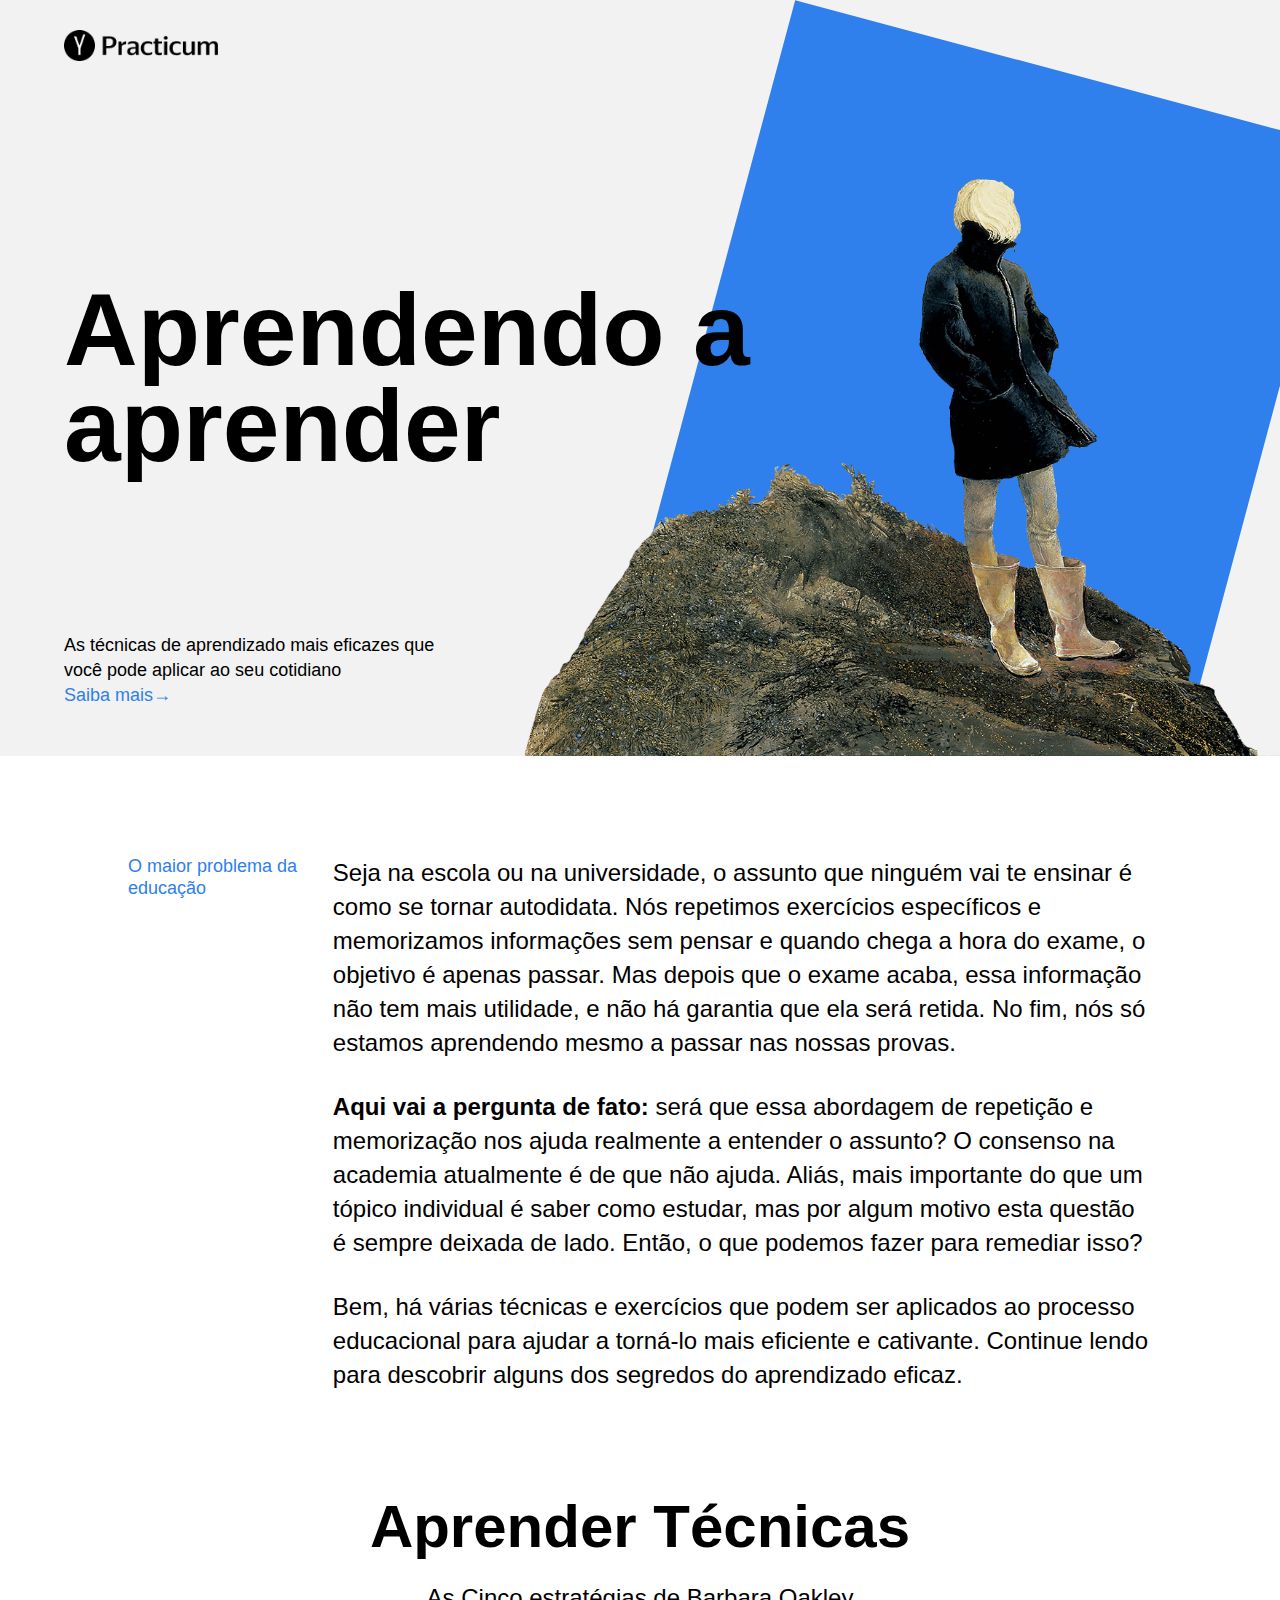
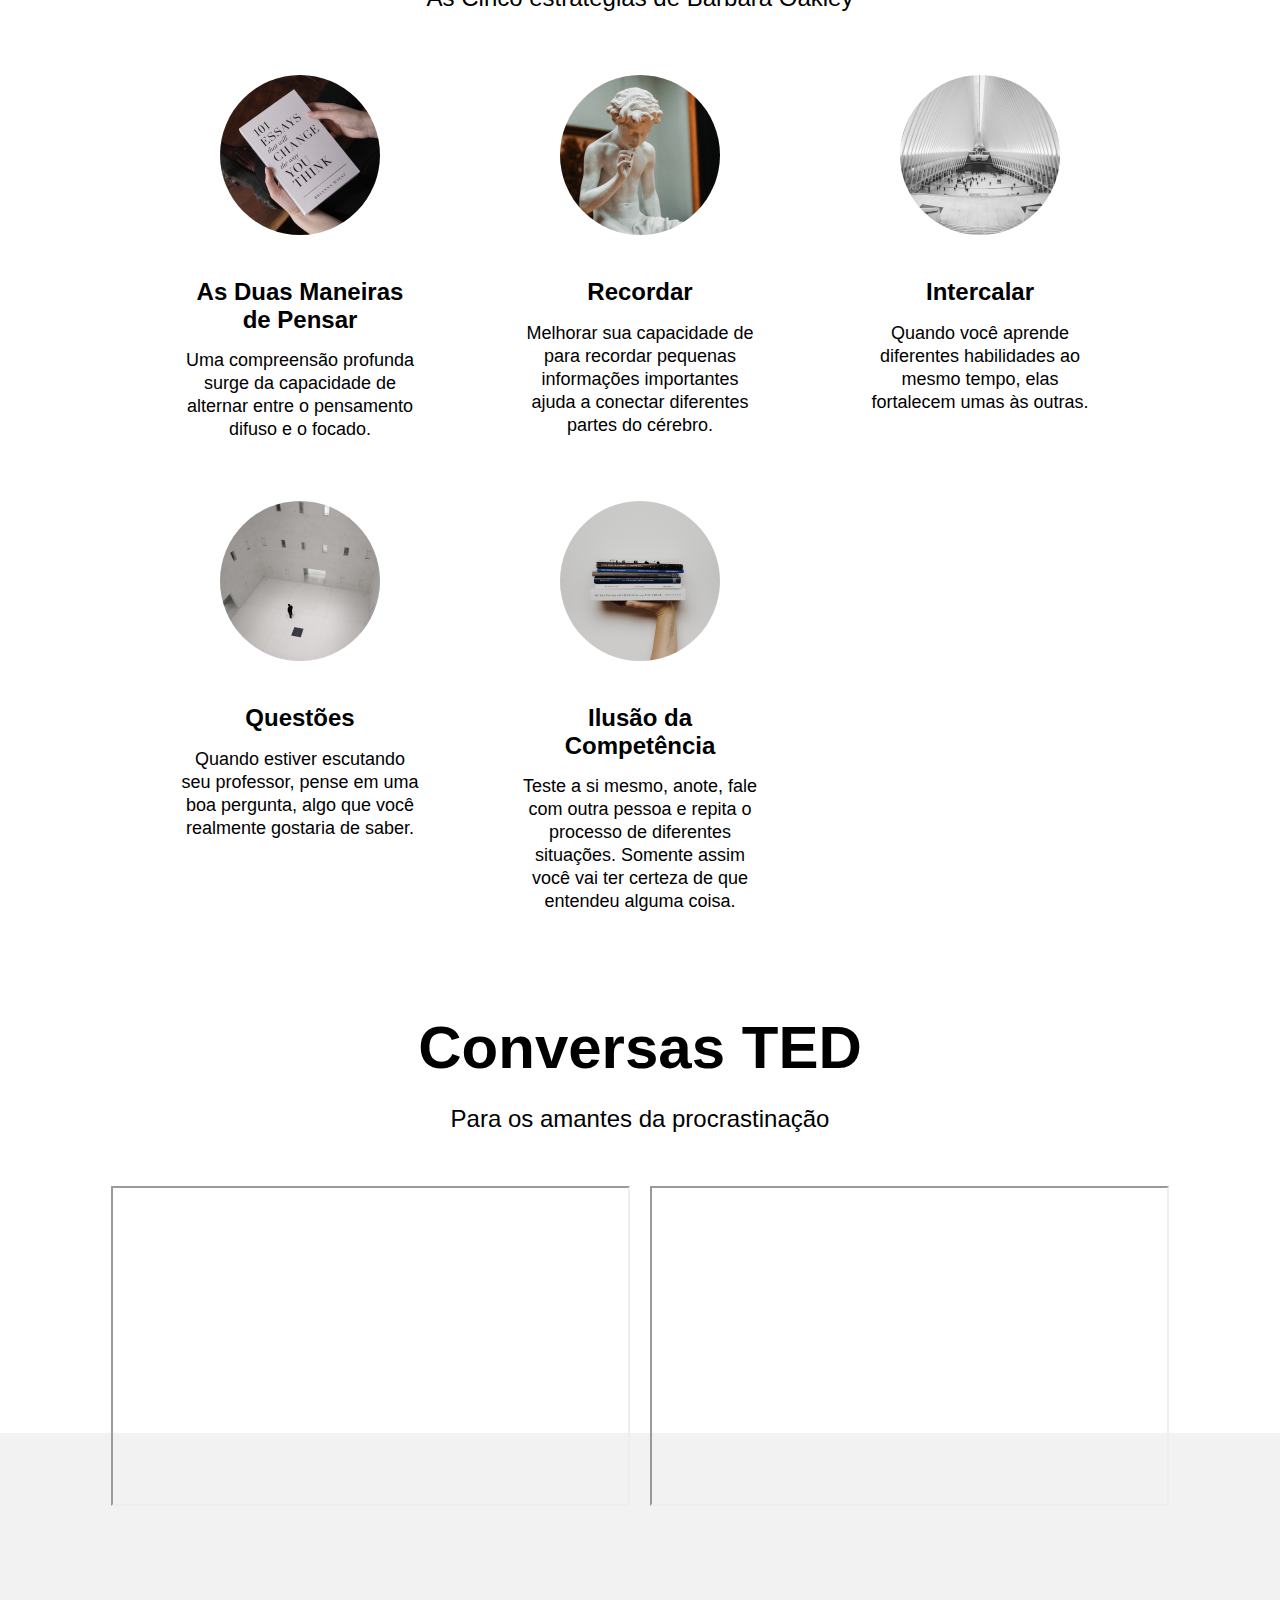
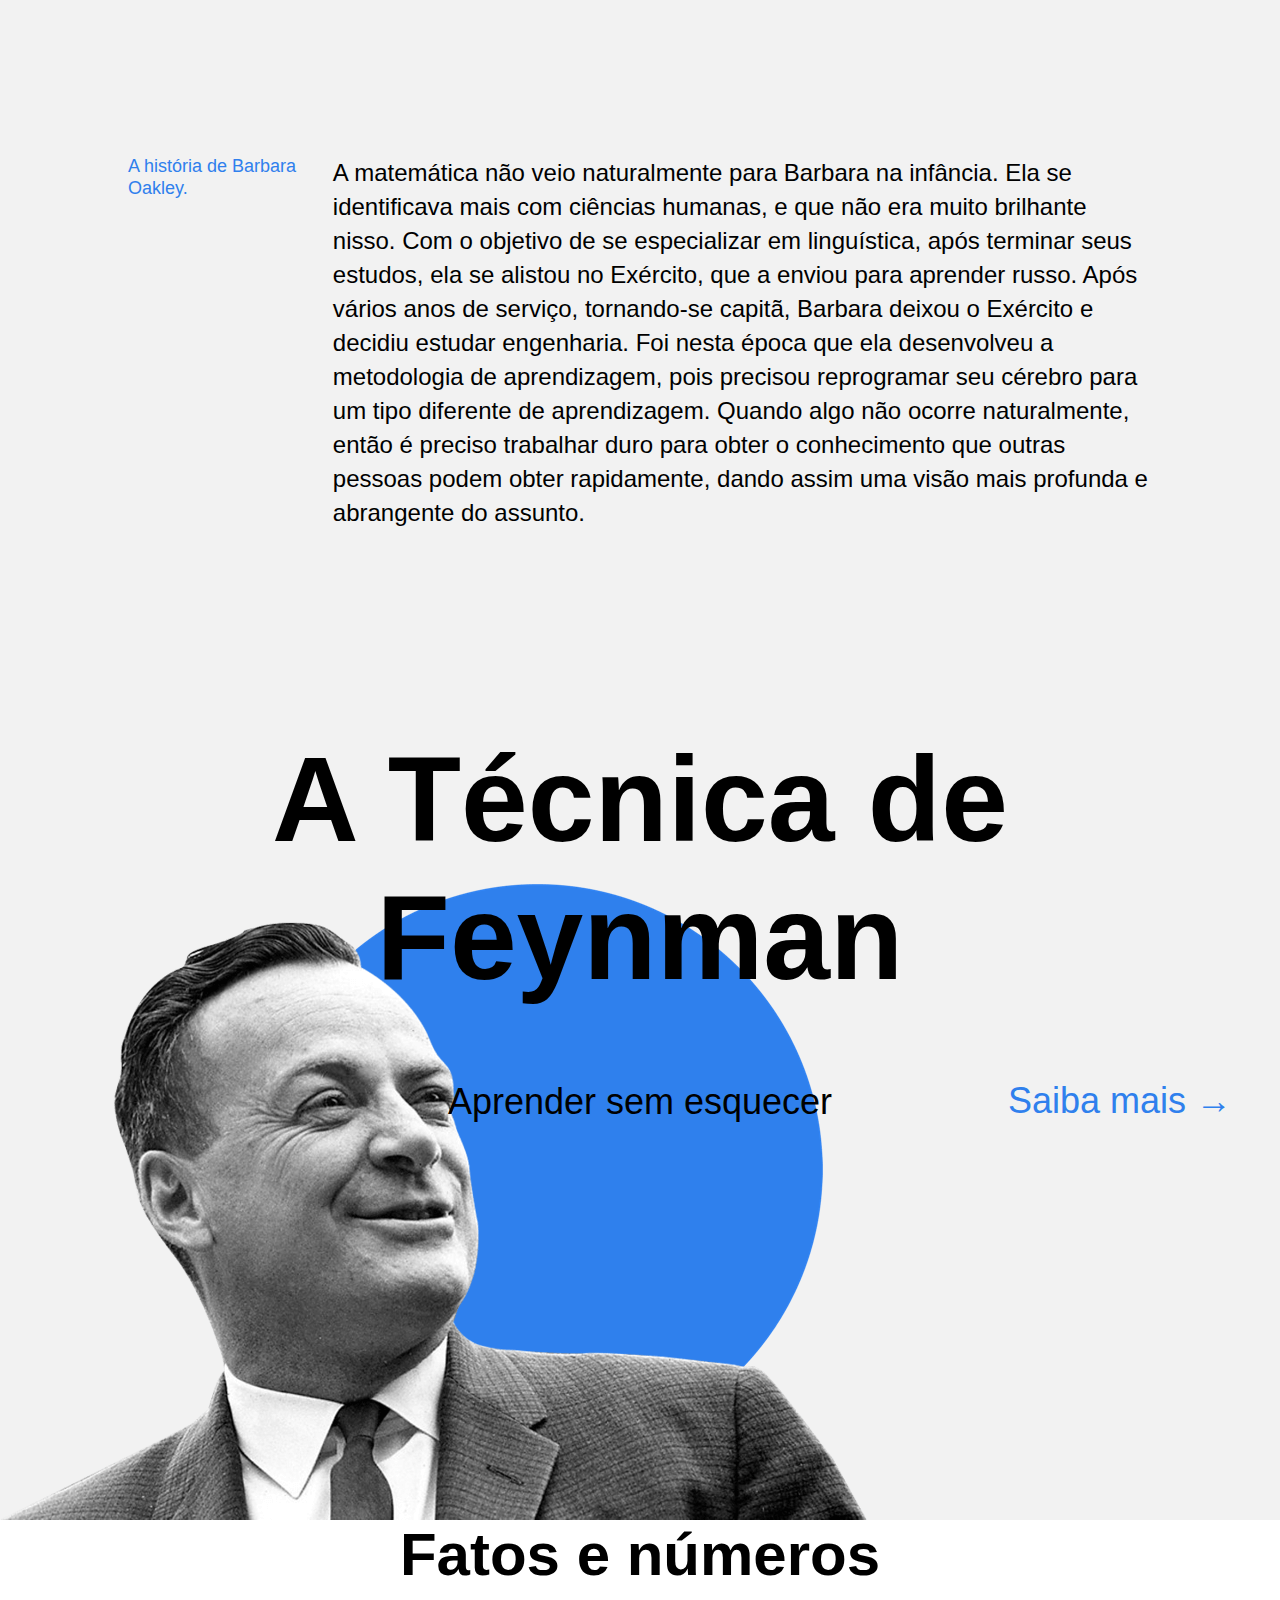
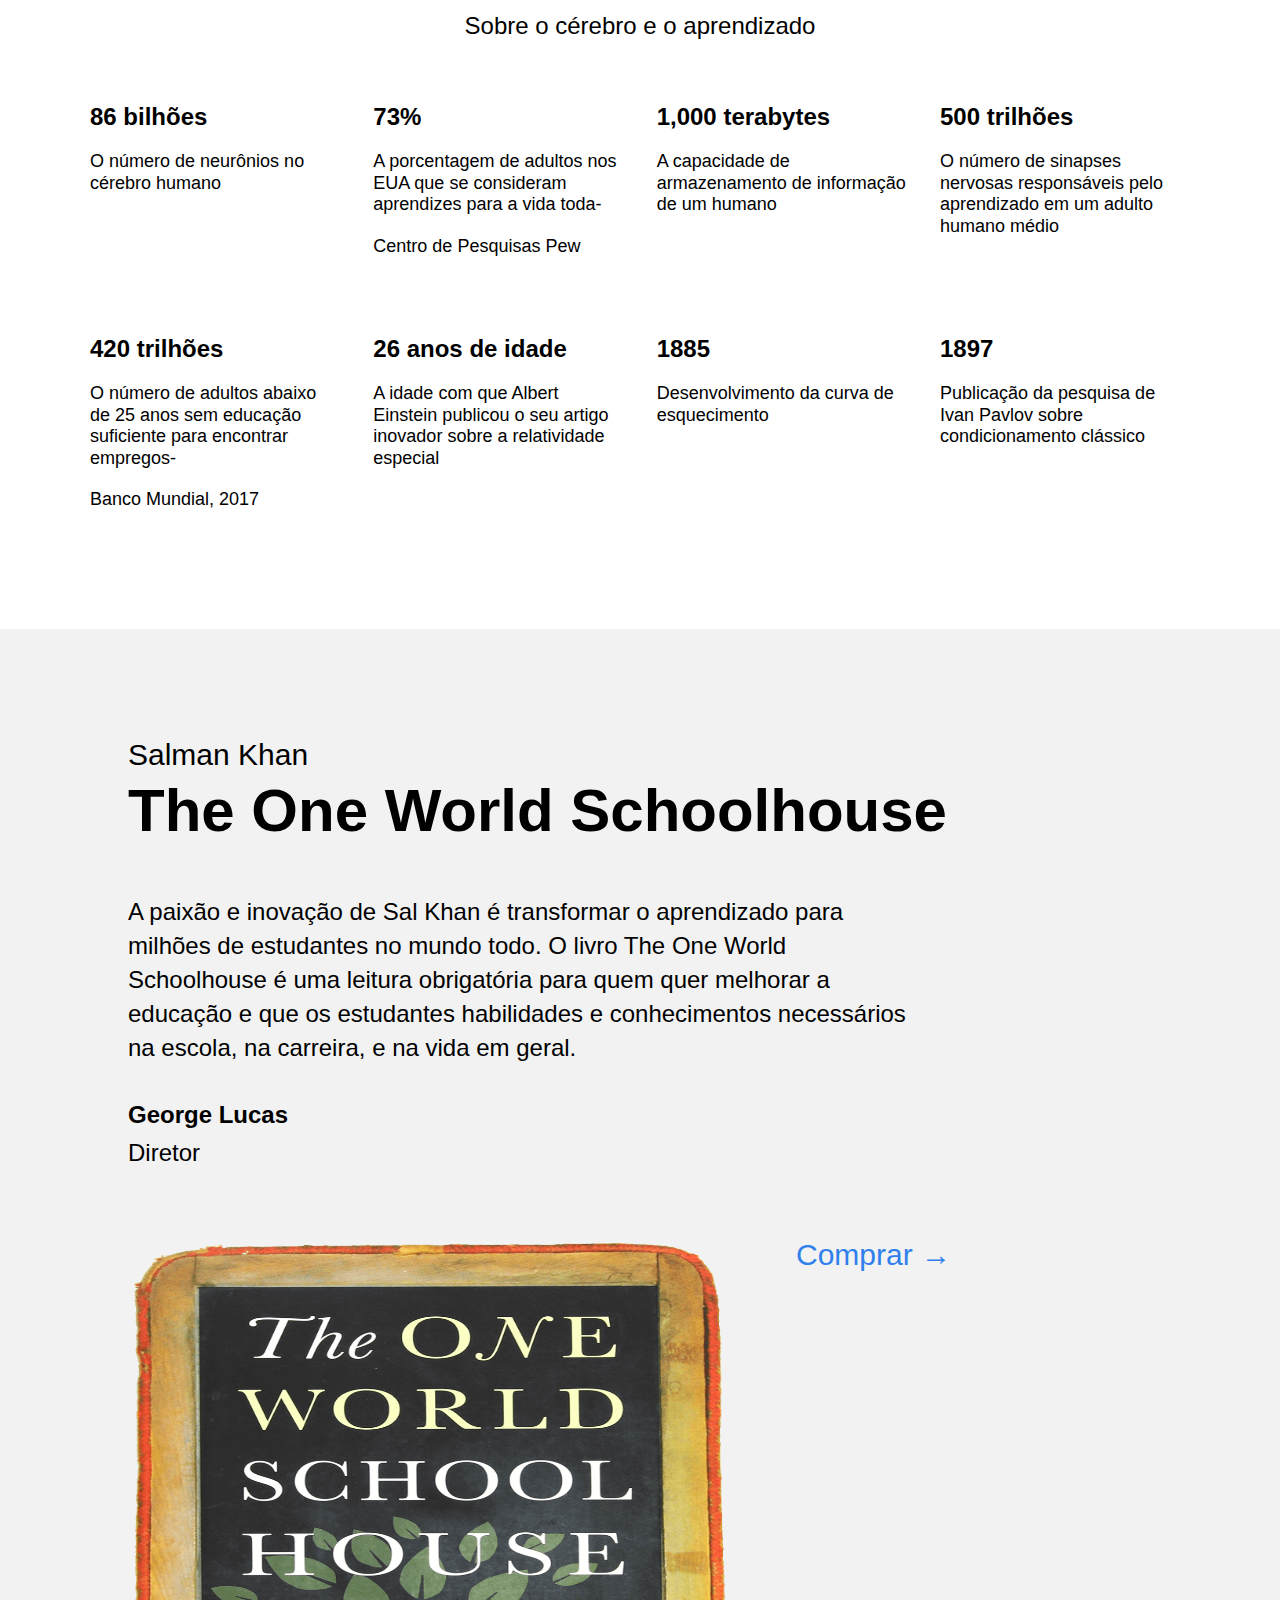
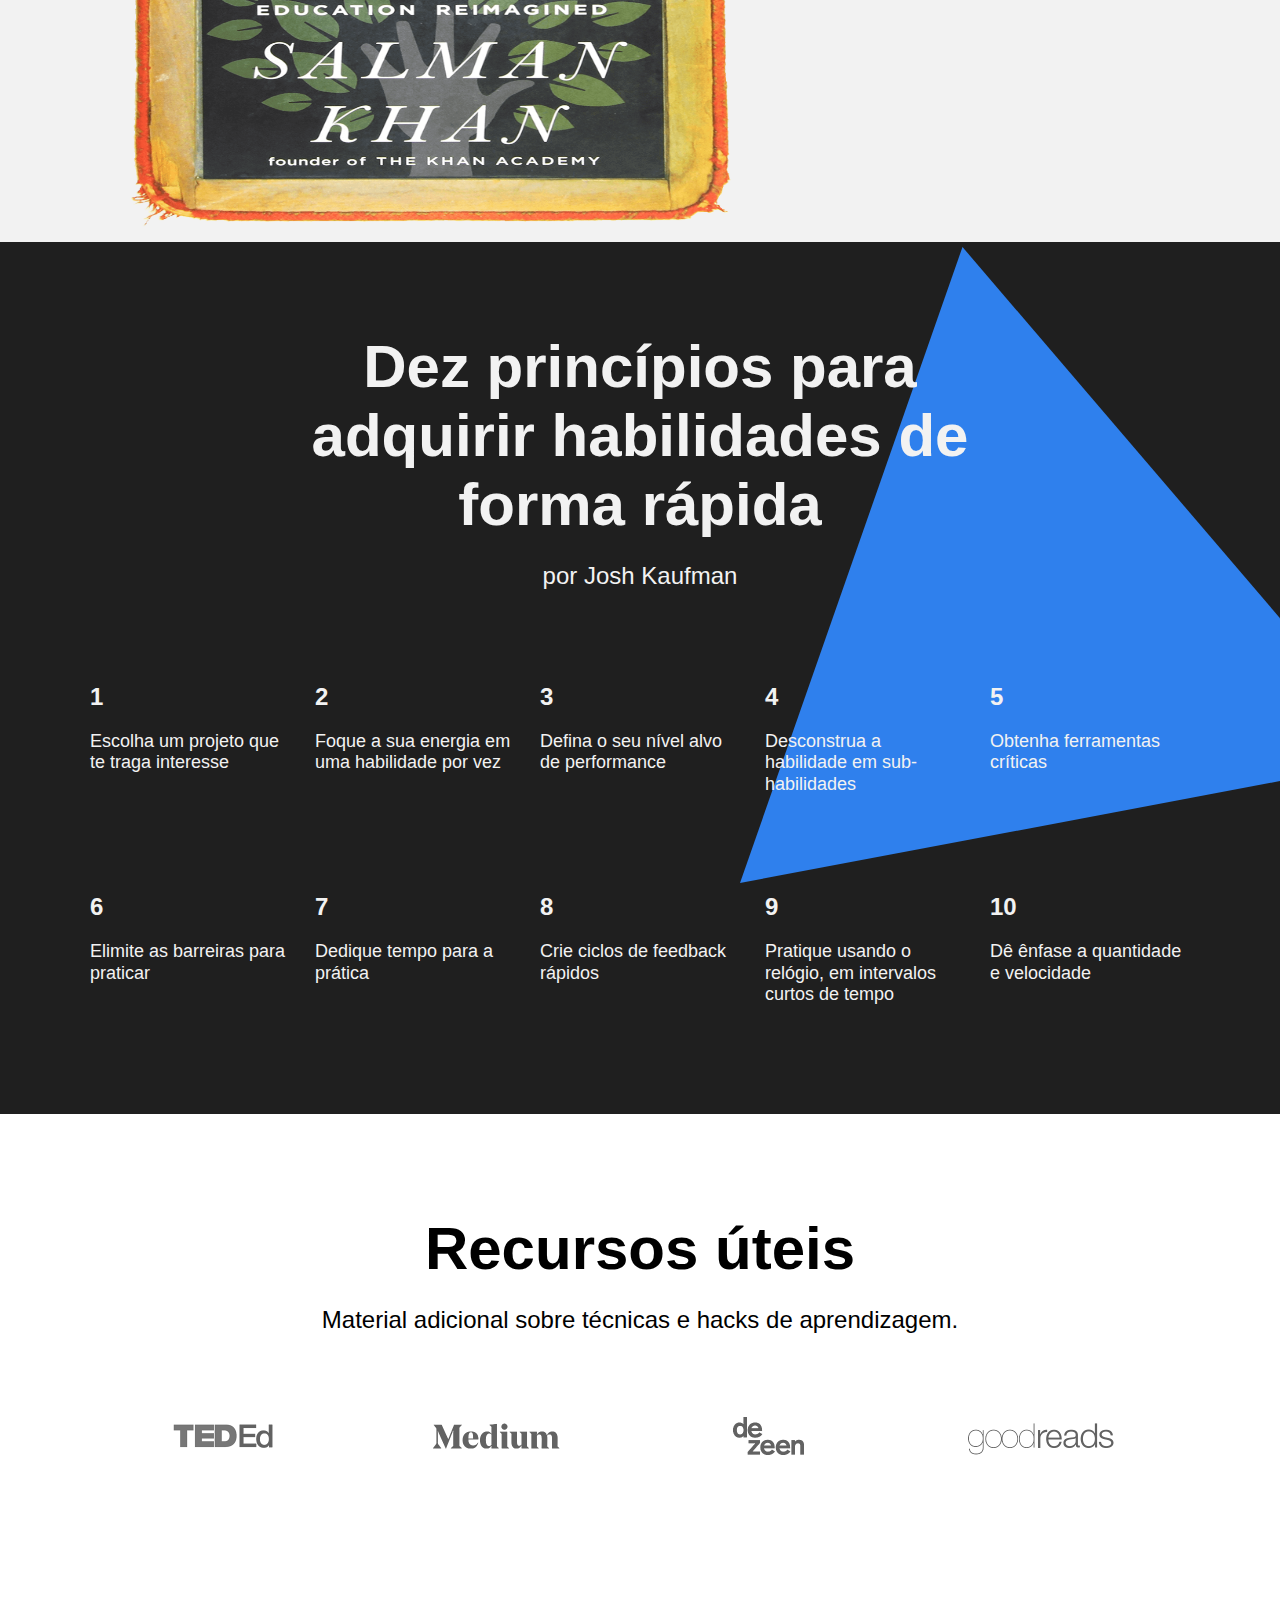
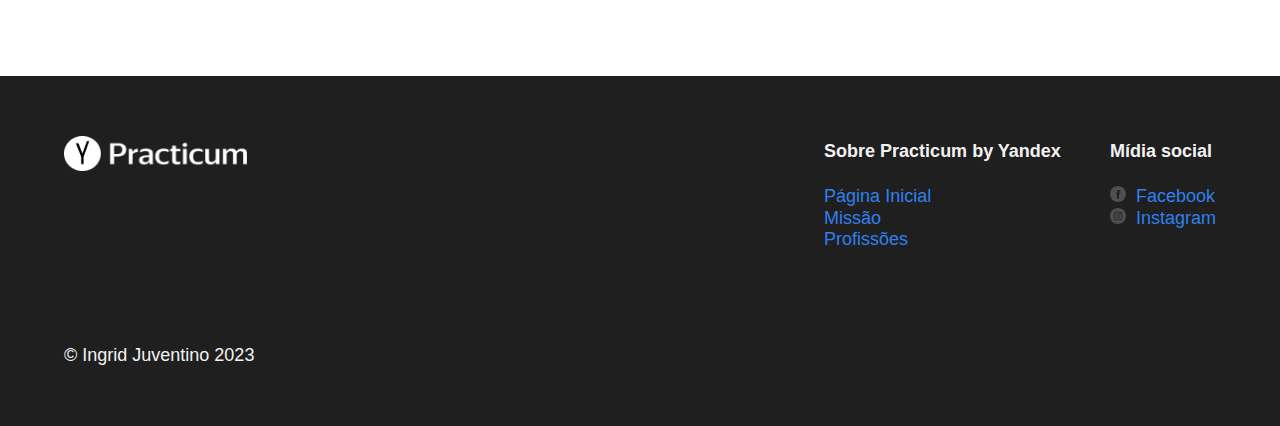
==== sprint-2-sources-ptbr/index.html @ 480d7368 "projeto-atualizado-1" ====
<!DOCTYPE html>
<html lang="pt-br">
<head>
  <meta charset="UTF-8">
  <meta name="viewport" content="width=device-width, initial-scale=1.0">
  <link rel="stylesheet" href="./styles/normalize.css">
  <link rel="stylesheet" href="pages/index.css">
  <title>Aprendendo a aprender</title>
</head>
<body>
  <div class="page">
    <header class="header">
      <img class="logo logo_place_header" src="./images/logo_place_header.png" alt="logo da Practicum">
      <h1 class="header__title">Aprendendo a aprender</h1>
      <p class="header__subtitle">As técnicas de aprendizado mais eficazes que você pode aplicar ao seu cotidiano
        <a href="#" class="header__link">Saiba mais&#8594;</a></p>
      <img class="header__main-illustration" src="./images/header-image.png" alt="mulher em pe numa pedra">
      <div class="header__square-pic"></div>
    </header>
    <main class="content">
      <section class="description">
        <article class="two-columns">
          <h4 class="two-columns__brief">O maior problema da educação</h4>
          <div class="two-columns__main-text">
            <p class="two-columns__paragraph">Seja na escola ou na universidade, o assunto que ninguém vai te ensinar é como se tornar autodidata. Nós repetimos exercícios específicos e memorizamos informações sem pensar e quando chega a hora do exame, o objetivo é apenas passar. Mas depois que o exame acaba, essa informação não tem mais utilidade, e não há garantia que ela será retida. No fim, nós só estamos aprendendo mesmo a passar nas nossas provas.</p>
            <p class="two-columns__paragraph"><span class="two-columns__span-accent">Aqui vai a pergunta de fato:</span> será que essa abordagem de repetição e memorização nos ajuda realmente a entender o assunto? O consenso na academia atualmente é de que não ajuda. Aliás, mais importante do que um tópico individual é saber como estudar, mas por algum motivo esta questão é sempre deixada de lado. Então, o que podemos fazer para remediar isso?</p>
            <p class="two-columns__paragraph">Bem, há várias técnicas e exercícios que podem ser aplicados ao processo educacional para ajudar a torná-lo mais eficiente e cativante. Continue lendo para descobrir alguns dos segredos do aprendizado eficaz.</p>
          </div>
        </article>
      </section>
      <section class="techniques">
        <h2 class="section-title">Aprender Técnicas</h2>
        <h3 class="section-subtitle">As Cinco estratégias de Barbara Oakley</h3>
        <div class="cards">
          <div class="cards__item">
            <img class="cards__image" src="/sprint-2-sources-ptbr/images/cards-attention.png" alt="foto de um livro">
            <h3 class="cards__title">As Duas Maneiras de Pensar</h3>
            <p class="cards__description">Uma compreensão profunda surge da capacidade de alternar entre o pensamento difuso e o focado.</p>
          </div>
          <div class="cards__item">
            <img class="cards__image" src="/sprint-2-sources-ptbr/images/cards-recall.png" alt="foto de uma estátua">
            <h3 class="cards__title">Recordar</h3>
            <p class="cards__description">Melhorar sua capacidade de para recordar pequenas informações importantes ajuda a conectar diferentes partes do cérebro.</p>
          </div>
          <div class="cards__item">
            <img class="cards__image" src="/sprint-2-sources-ptbr/images/cards-interleaving.png" alt="foto da estação Oculus in NYC">
            <h3 class="cards__title">Intercalar</h3>
            <p class="cards__description">Quando você aprende diferentes habilidades ao mesmo tempo, elas fortalecem umas às outras.</p>
          </div>
          <div class="cards__item">
            <img class="cards__image" src="/sprint-2-sources-ptbr/images/cards-question.png" alt="foto de um homem num museu">
            <h3 class="cards__title">Questões</h3>
            <p class="cards__description">Quando estiver escutando seu professor, pense em uma boa pergunta, algo que você realmente gostaria de saber.</p>
          </div>
          <div class="cards__item">
            <img class="cards__image" src="/sprint-2-sources-ptbr/images/cards-competence.png" alt="foto de uma mão segurando alguns livros">
            <h3 class="cards__title">Ilusão da Competência</h3>
            <p class="cards__description">Teste a si mesmo, anote, fale com outra pessoa e repita o processo de diferentes situações. Somente assim você vai ter certeza de que entendeu alguma coisa.</p>
          </div>
          <div class="cards__item"></div>
        </div>
      </section>
      <section class="video">
        <h1 class="section-title">Conversas TED</h1>
        <h2 class="section-subtitle">Para os amantes da procrastinação</h2>
        <div class="video__iframes">
          <iframe class="video__iframe" width="560" height="315" src="https://www.youtube.com/embed/5MgBikgcWnY" title="YouTube video player" allow="accelerometer; autoplay; clipboard-write; encrypted-media; gyroscope; picture-in-picture; web-share" allowfullscreen></iframe>
          <iframe class="video__iframe" width="560" height="315" src="https://www.youtube.com/embed/arj7oStGLkU" title="YouTube video player" allow="accelerometer; autoplay; clipboard-write; encrypted-media; gyroscope; picture-in-picture; web-share" allowfullscreen></iframe>
        </div>
      </section>
      <section class="oakley">
        <article class="two-columns">
          <h4 class="two-columns__brief">A história de Barbara Oakley.</h4>
          <div class="two-columns__main-text">
            <p class="two-columns__paragraph">A matemática não veio naturalmente para Barbara na infância. Ela se identificava mais com ciências humanas, e que não era muito brilhante nisso. Com o objetivo de se especializar em linguística, após terminar seus estudos, ela se alistou no Exército, que a enviou para aprender russo. Após vários anos de serviço, tornando-se capitã, Barbara deixou o Exército e decidiu estudar engenharia. Foi nesta época que ela desenvolveu a metodologia de aprendizagem, pois precisou reprogramar seu cérebro para um tipo diferente de aprendizagem. Quando algo não ocorre naturalmente, então é preciso trabalhar duro para obter o conhecimento que outras pessoas podem obter rapidamente, dando assim uma visão mais profunda e abrangente do assunto.</p>
          </div>
        </article>
      </section>
      <section class="feynman">
        <h1 class="feynman__title">A Técnica de Feynman</h1>
        <h2 class="feynman__subtitle">Aprender sem esquecer</h2>
        <a href="#" class="feynman__link">Saiba mais &#8594;</a>
        <img class="feynman__image" src="./images/feynman.png" alt="Uma foto do físico quântico Richard Feynman">
      </section>
       <section class="digits">
        <h2 class="section-title">Fatos e números</h2>
        <h3 class="section-subtitle">Sobre o cérebro e o aprendizado</h3>
        <ul class="table">
          <li class="table__cell">
            <h3 class="table__heading">86 bilhões</h3>
            <p class="table__text">O número de neurônios no cérebro humano</p>
          </li>
          <li class="table__cell">
            <h3 class="table__heading">73%</h3>
            <p class="table__text">A porcentagem de adultos nos EUA que se consideram aprendizes para a vida toda-</p>
            <p class="table__text">Centro de Pesquisas Pew</p>
          </li>
          <li class="table__cell">
            <h3 class="table__heading">1,000 terabytes</h3>
            <p class="table__text">A capacidade de armazenamento de informação de um humano</p>
          </li>
          <li class="table__cell">
            <h3 class="table__heading">500 trilhões</h3>
            <p class="table__text">O número de sinapses nervosas responsáveis pelo aprendizado em um adulto humano médio</p>
          </li>
          <li class="table__cell">
            <h3 class="table__heading">420 trilhões </h3>
            <p class="table__text">O número de adultos abaixo de 25 anos sem educação suficiente para encontrar empregos-</p>
            <p class="table__text">Banco Mundial, 2017</p>
          </li>
          <li class="table__cell">
            <h3 class="table__heading">26 anos de idade</h3>
            <p class="table__text">A idade com que Albert Einstein publicou o seu artigo inovador sobre a relatividade especial</p>
          </li>
          <li class="table__cell">
            <h3 class="table__heading">1885</h3>
            <p class="table__text">Desenvolvimento da curva de esquecimento</p>
          </li>
          <li class="table__cell">
            <h3 class="table__heading">1897</h3>
            <p class="table__text">Publicação da pesquisa de Ivan Pavlov sobre condicionamento clássico</p>
          </li>
        </ul>
      </section>
      <section class="khan">
        <article class="khan__container">
          <h2 class="khan__author">Salman Khan</h2>
          <h1 class="khan__title">The One World Schoolhouse</h1>
          <p class="khan__quote">A paixão e inovação de Sal Khan é transformar o aprendizado para milhões de estudantes no mundo todo. O livro The One World Schoolhouse é uma leitura obrigatória para quem quer melhorar a educação e que os estudantes habilidades e conhecimentos necessários na escola, na carreira, e na vida em geral.</p>
          <h3 class="khan__quote-author">George Lucas</h3>
          <h3 class="khan__quote-author-subline">Diretor</h3>
          <div class="khan__book-container">
            <img class="khan__book-pic" src="/sprint-2-sources-ptbr/images/khan-book-2.png" alt="imagem de um livro">
            <a href="#" class="khan__buy-link">Comprar &#8594;</a>
          </div>
        </article>
      </section>
      <section class="kaufman">
        <h1 class="section-title kaufan-title_theme_dark">Dez princípios para adquirir habilidades de forma rápida</h1>
        <h2 class="section-subtitle kaufman-subtitle_theme_dark">por Josh Kaufman</h2>
        <ul class="table table_theme_dark">
          <li class="table__cell table__cell_theme_dark">
            <h3 class="table__heading table__heading_theme_dark">1</h3>
            <p class="table__text table__text_theme_dark">Escolha um projeto que te traga interesse</p>
          </li>
          <li class="table__cell table__cell_theme_dark">
            <h3 class="table__heading table__heading_theme_dark">2</h3>
            <p class="table__text table__text_theme_dark">Foque a sua energia em uma habilidade por vez</p>
          </li>
          <li class="table__cell table__cell_theme_dark">
            <h3 class="table__heading table__heading_theme_dark">3</h3>
            <p class="table__text table__text_theme_dark">Defina o seu nível alvo de performance</p>
          </li>
          <li class="table__cell table__cell_theme_dark">
            <h3 class="table__heading table__heading_theme_dark">4</h3>
            <p class="table__text table__text_theme_dark">Desconstrua a habilidade em sub-habilidades</p>
          </li>
          <li class="table__cell table__cell_theme_dark">
            <h3 class="table__heading table__heading_theme_dark">5</h3>
            <p class="table__text table__text_theme_dark">Obtenha ferramentas críticas</p>
          </li>
          <li class="table__cell table__cell_theme_dark">
            <h3 class="table__heading table__heading_theme_dark">6</h3>
            <p class="table__text table__text_theme_dark">Elimite as barreiras para praticar</p>
          </li>
          <li class="table__cell table__cell_theme_dark">
            <h3 class="table__heading table__heading_theme_dark">7</h3>
            <p class="table__text table__text_theme_dark">Dedique tempo para a prática</p>
          </li>
          <li class="table__cell table__cell_theme_dark">
            <h3 class="table__heading table__heading_theme_dark">8</h3>
            <p class="table__text table__text_theme_dark">Crie ciclos de feedback rápidos</p>
          </li>
          <li class="table__cell table__cell_theme_dark">
            <h3 class="table__heading table__heading_theme_dark">9</h3>
            <p class="table__text table__text_theme_dark">Pratique usando o relógio, em intervalos curtos de tempo</p>
          </li>
          <li class="table__cell table__cell_theme_dark">
            <h3 class="table__heading table__heading_theme_dark">10</h3>
            <p class="table__text table__text_theme_dark">Dê ênfase a quantidade e velocidade</p>
          </li>
        </ul>
        <img class="kaufman__triangle" src="./images/kaufman-triangle.svg" alt="triangulo azul">
      </section>
    </main>
    <section class="resources">
      <h1 class="section-title ">Recursos úteis</h1>
      <h2 class="section-subtitle">Material adicional sobre técnicas e hacks de aprendizagem.</h2>
      <div class="resources__logo-zone">
        <a href="https://ed.ted.com/" target="_blank"><img class="resources__logo" src="/sprint-2-sources-ptbr/images/resources-tedED.png" alt="TEDEd slogan"></a>
        <a href="https://medium.com/" target="_blank"><img class="resources__logo" src="/sprint-2-sources-ptbr/images/resources-Medium.png" alt="medium Slogan"></a>
        <a href="https://www.dezeen.com/" target="_blank"><img class="resources__logo" src="/sprint-2-sources-ptbr/images/resources-dezeen.png" alt="dezeen slogan"></a>
        <a href="https://www.goodreads.com/" target="_blank"><img class="resources__logo" src="/sprint-2-sources-ptbr/images/resources-goodreads.png" alt="goodreads slogan"></a>
      </div>
    </section>
    <footer class="footer">
      <div class="footer__columns">
        <div class="footer__column footer__column_content_copyright">
          <img class="logo logo_place_footer" src="images/logo_place_footer.png" alt="logo da Practicum footer">
          <p class="footer__author">&copy; Ingrid Juventino 2023</p>
        </div>
        <div class="footer__column footer__column-content-about">
          <h2 class="footer__column-heading">Sobre Practicum by Yandex</h2>
          <ul class="footer-list">
            <li><a class="footer__column-link">Página Inicial</a></li>
            <li><a class="footer__column-link">Missão</a></li>
            <li><a class="footer__column-link">Profissões</a></li>
          </ul>
        </div>
        <div class="footer__column footer__column_content_social">
          <h2 class="footer__column-heading">Mídia social</h2>
          <ul class="footer-list">
            <li><a class="footer__column-link" href="#">
              <img class="footer__social-icon" src="./images/facebook_white.svg" alt="facebook icon">Facebook</a>
            </li>
            <li><a class="footer__column-link" href="#">
              <img class="footer__social-icon" src="./images/instagram_white.svg" alt="instagram icon">Instagram</a>
            </li>
          </ul>
        </div>
      </div>
    </footer>
  </div>
</body>
</html>
---- sprint-2-sources-ptbr/pages/index.css ----
@import url(../vendor/normalize.css);
@import url(../blocks/header/header.css);
@import url(../blocks/content/content.css);
@import url(../blocks/footer/footer.css);
@import url(../blocks/contact-form/contact-form.css);
@import url(../blocks/content/__theme/content__theme_dark.css);
@import url(../blocks/content/__link/content__link.css);
@import url(../blocks/footer/__link/footer__link.css);
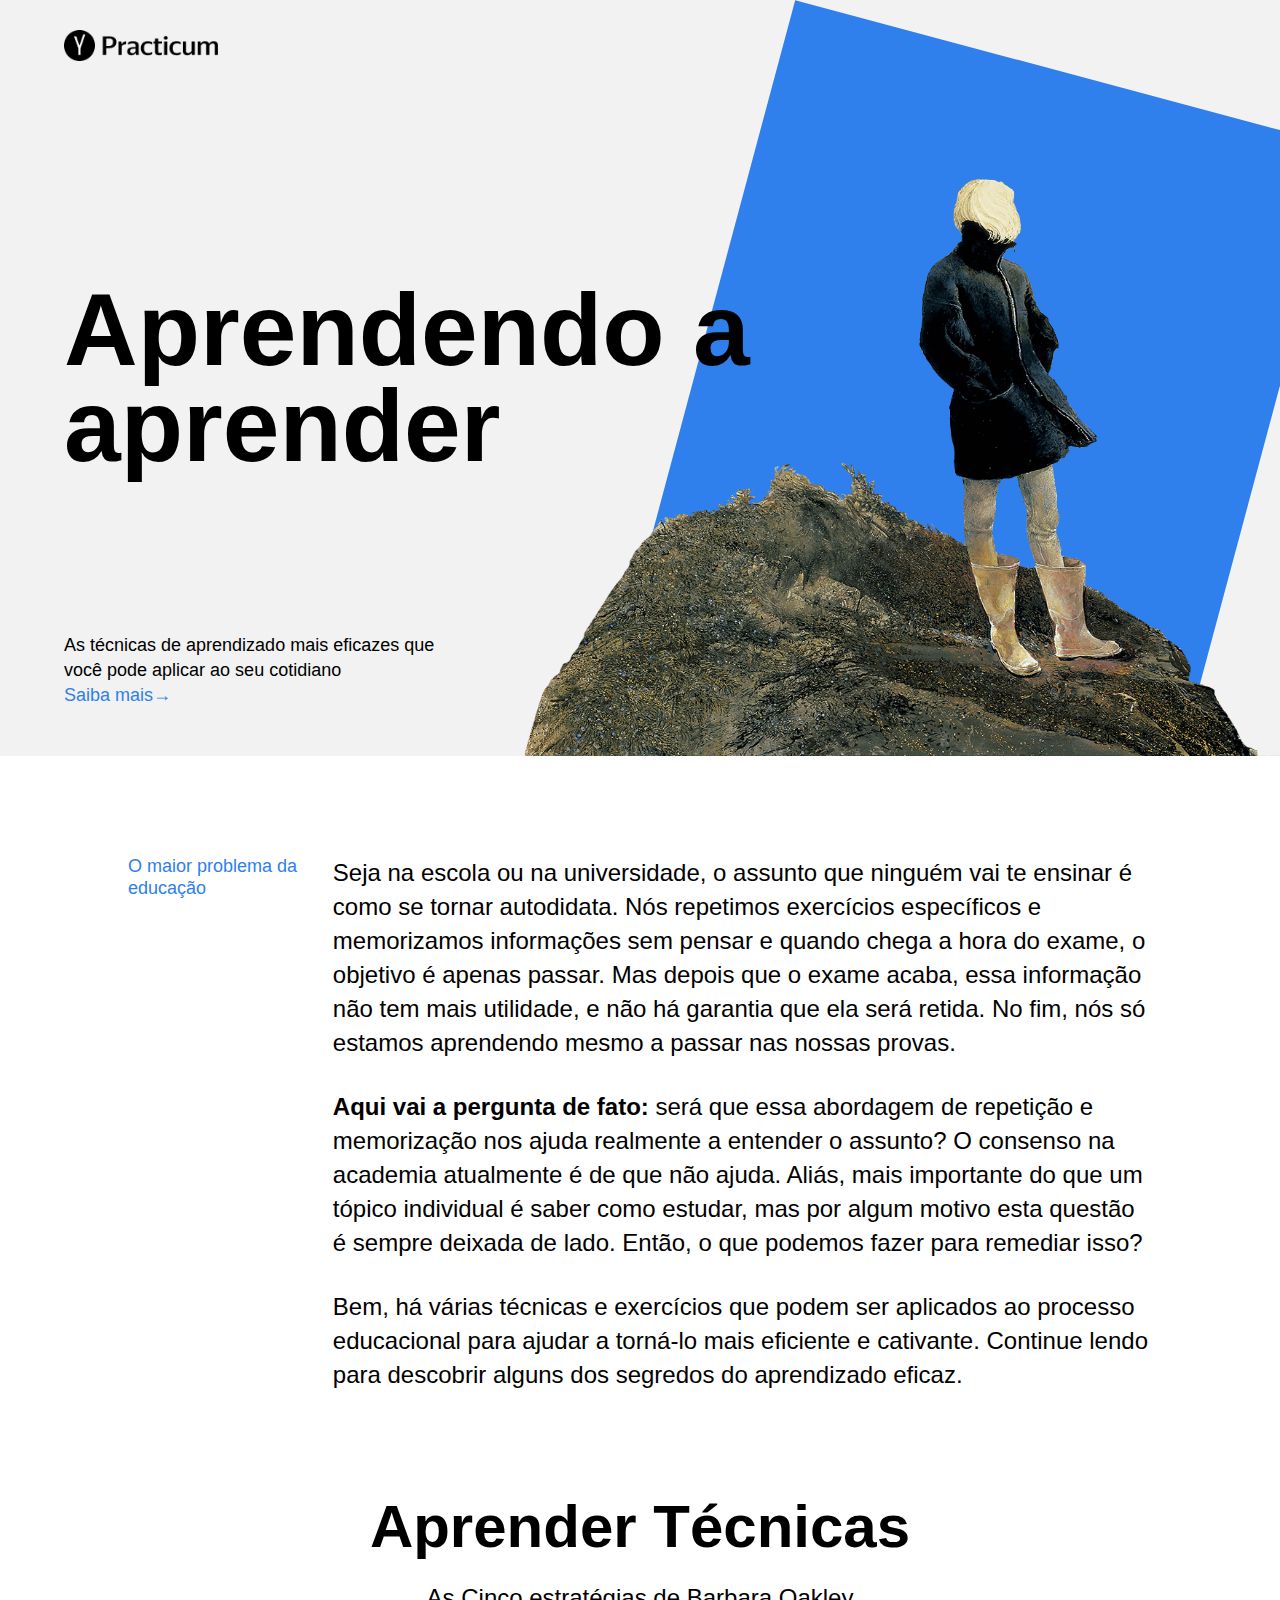
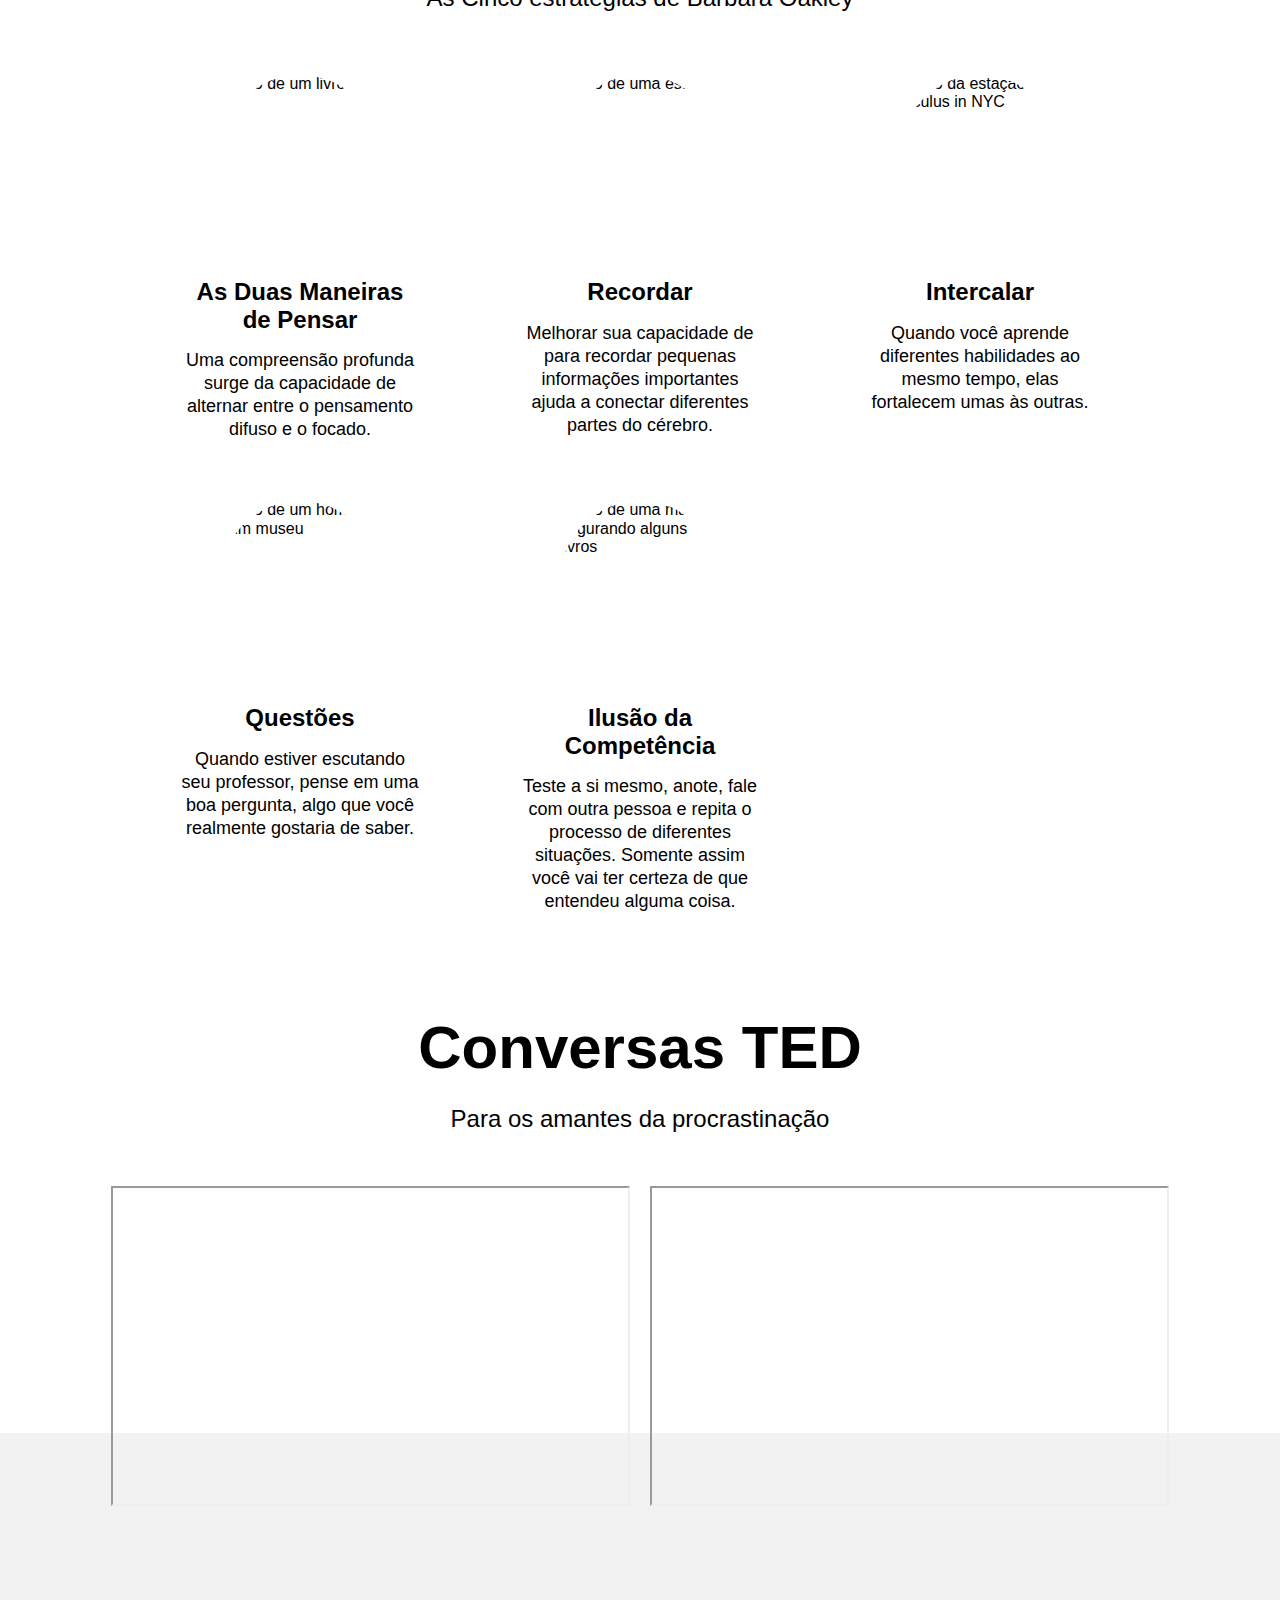
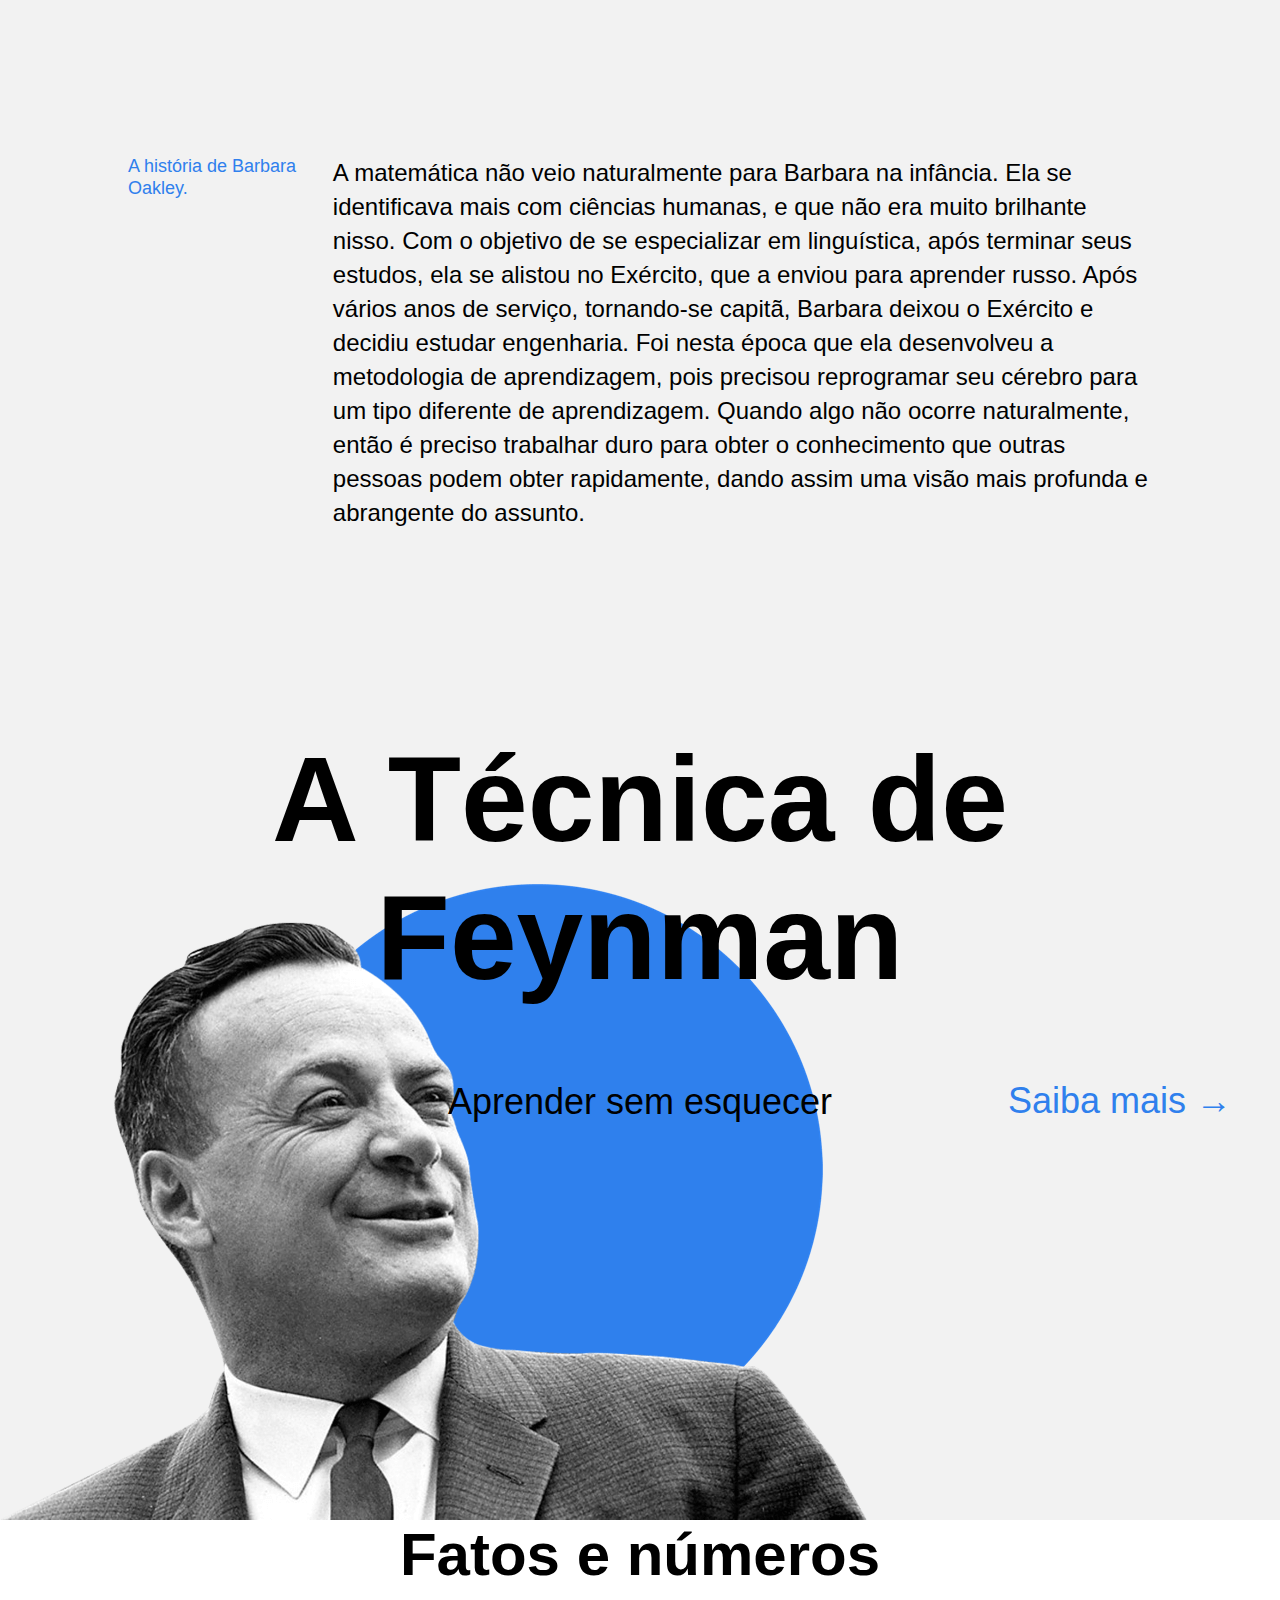
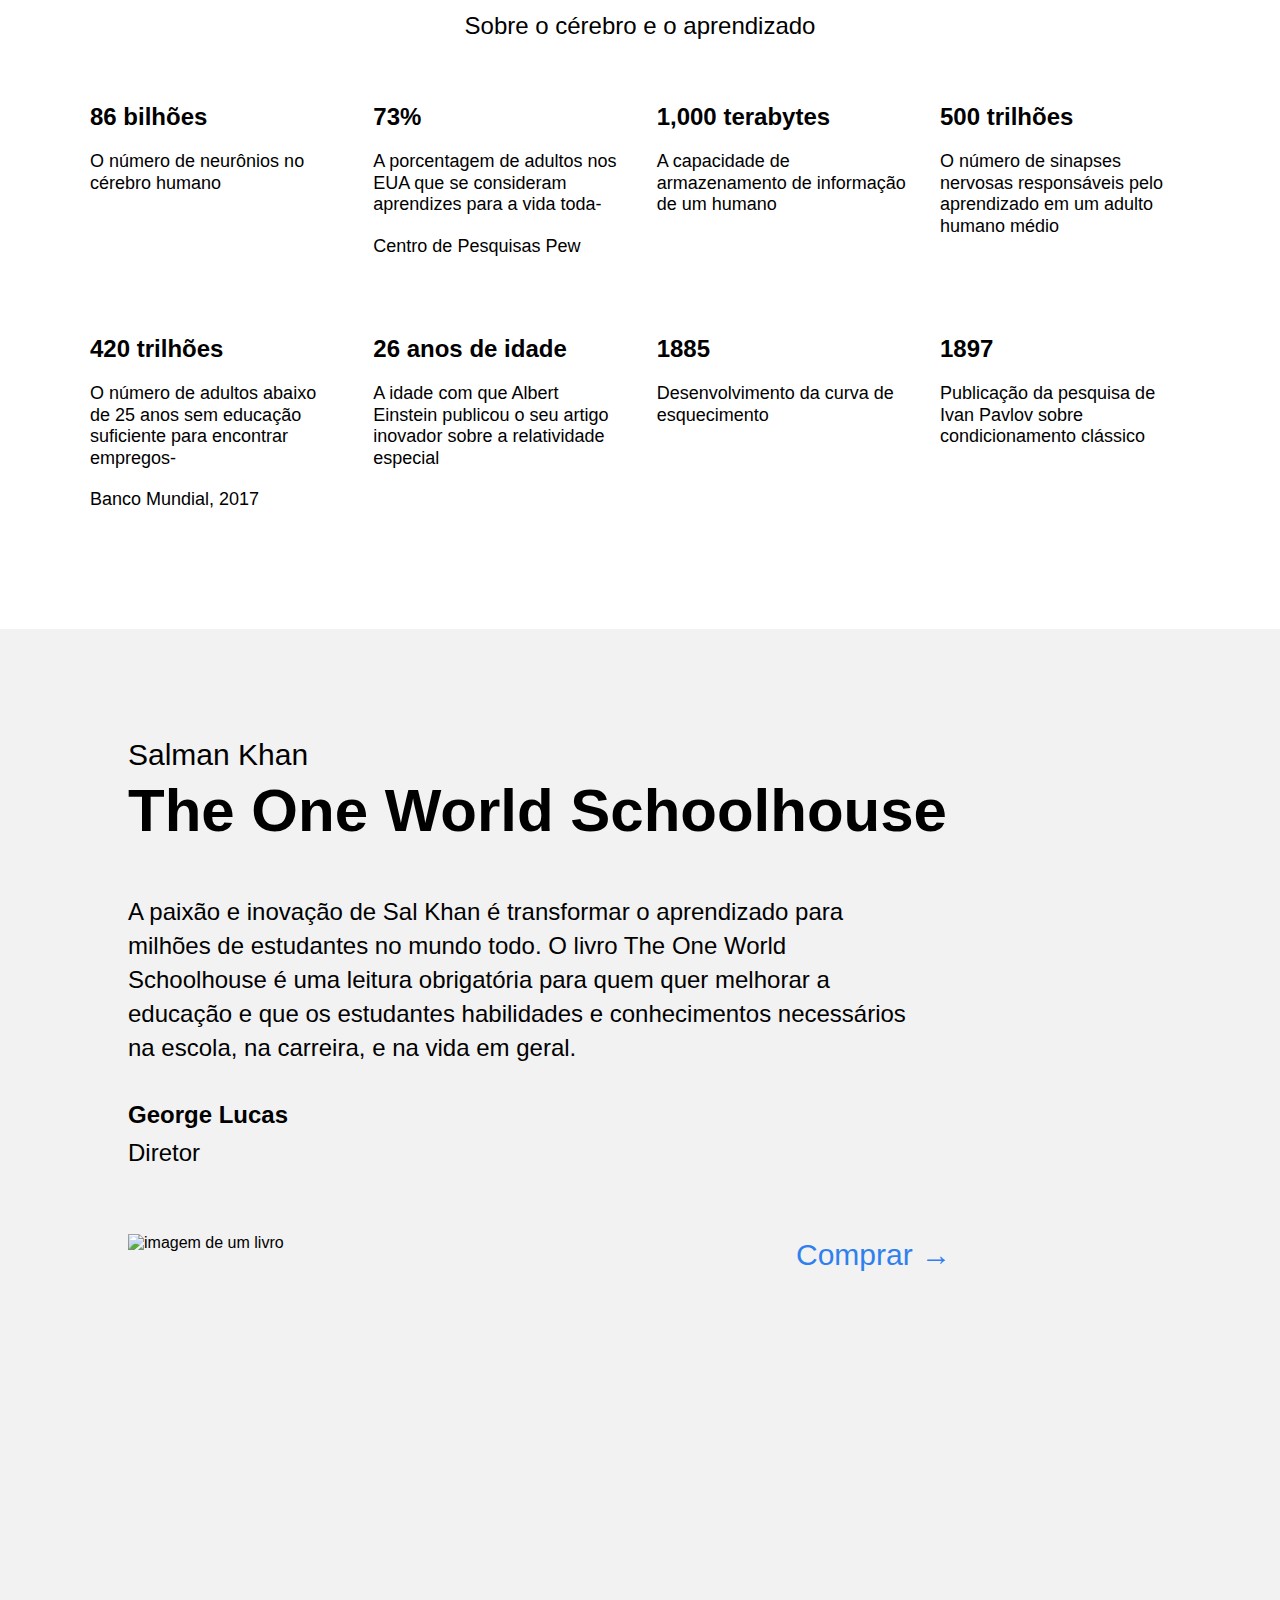
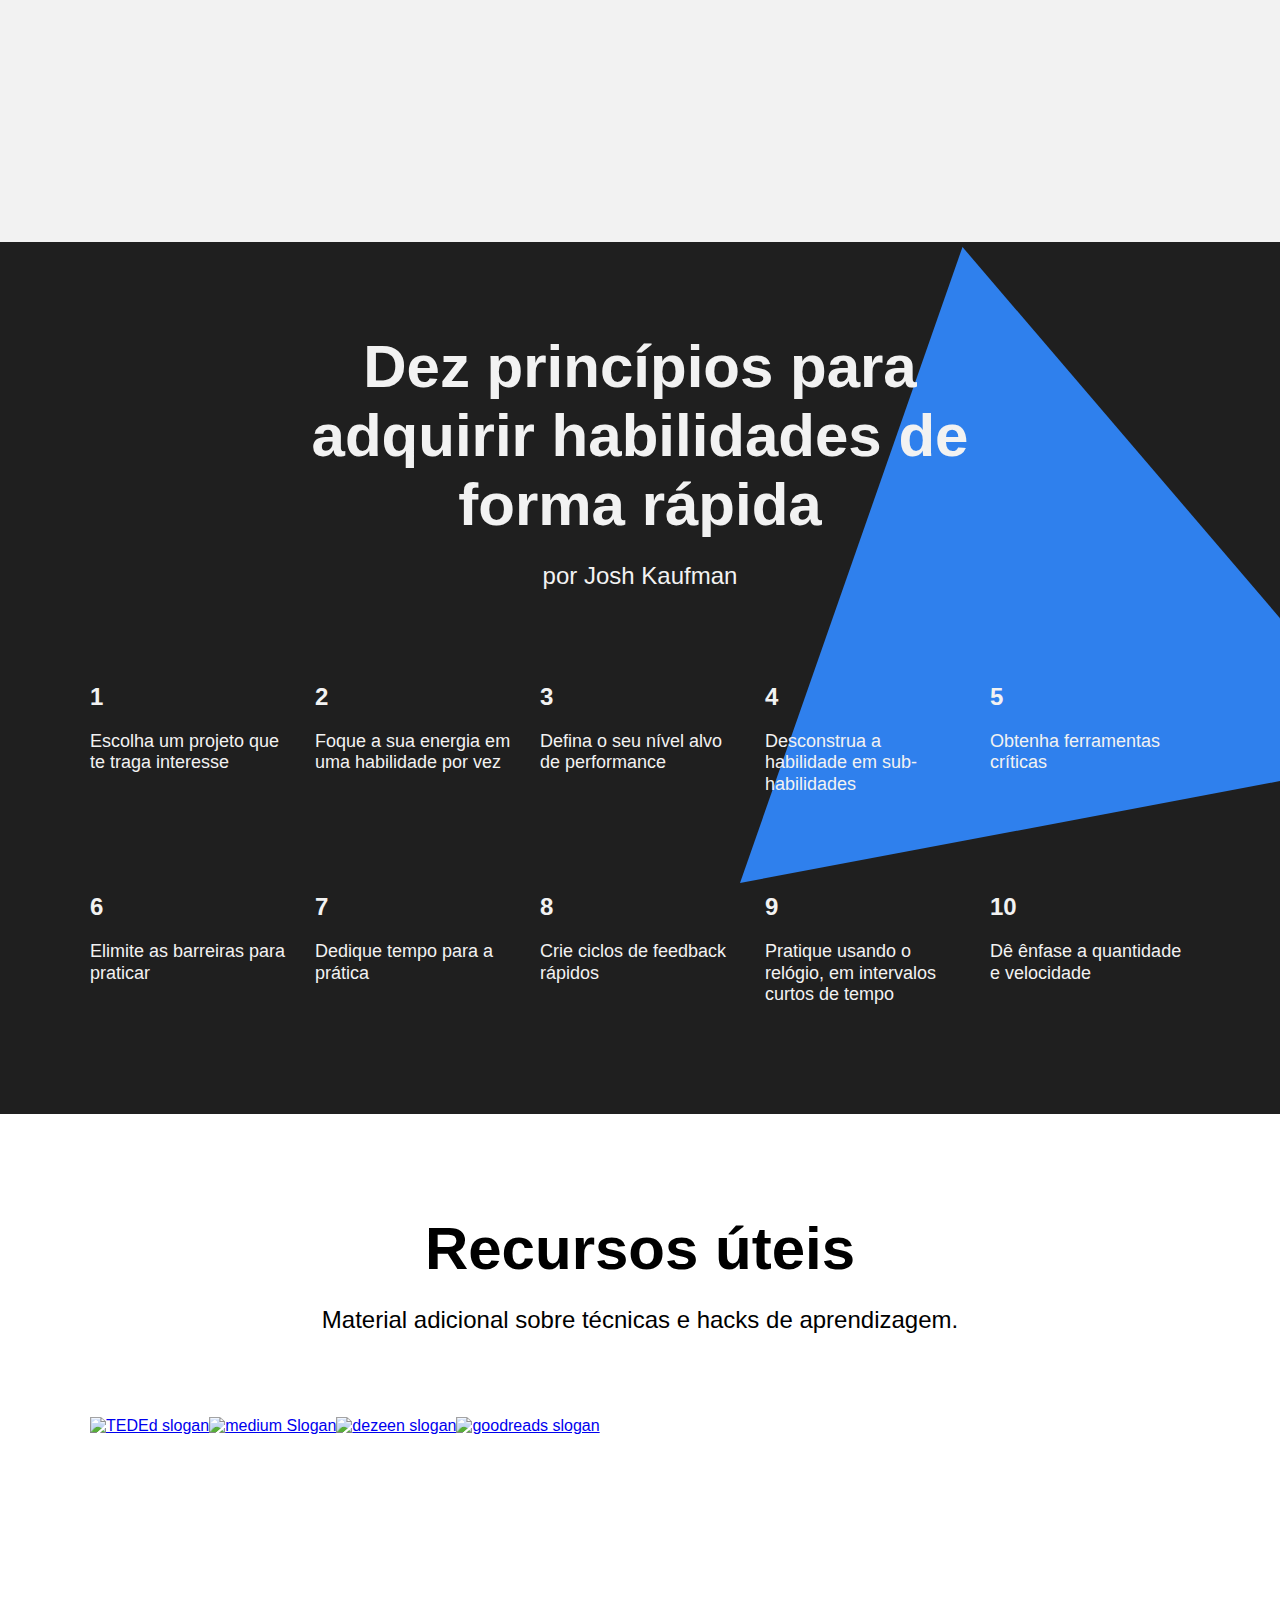
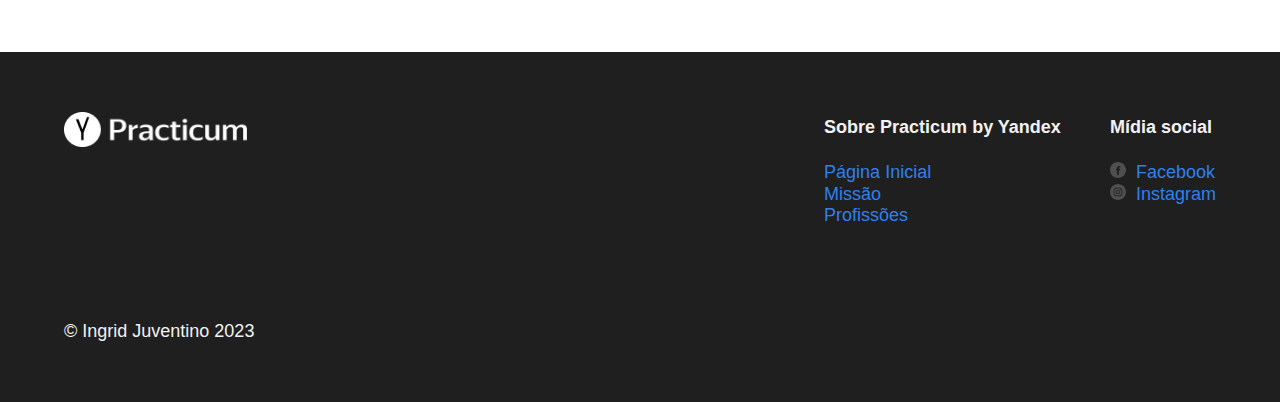
==== commit c2b6cb87: "projeto-atualizado" ====
--- a/sprint-2-sources-ptbr/index.html
+++ b/sprint-2-sources-ptbr/index.html
@@ -33,27 +33,27 @@
         <h3 class="section-subtitle">As Cinco estratégias de Barbara Oakley</h3>
         <div class="cards">
           <div class="cards__item">
-            <img class="cards__image" src="/sprint-2-sources-ptbr/images/cards-attention.png" alt="foto de um livro">
+            <img class="cards__image" src="./sprint-2-sources-ptbr/images/cards-attention.png" alt="foto de um livro">
             <h3 class="cards__title">As Duas Maneiras de Pensar</h3>
             <p class="cards__description">Uma compreensão profunda surge da capacidade de alternar entre o pensamento difuso e o focado.</p>
           </div>
           <div class="cards__item">
-            <img class="cards__image" src="/sprint-2-sources-ptbr/images/cards-recall.png" alt="foto de uma estátua">
+            <img class="cards__image" src="./sprint-2-sources-ptbr/images/cards-recall.png" alt="foto de uma estátua">
             <h3 class="cards__title">Recordar</h3>
             <p class="cards__description">Melhorar sua capacidade de para recordar pequenas informações importantes ajuda a conectar diferentes partes do cérebro.</p>
           </div>
           <div class="cards__item">
-            <img class="cards__image" src="/sprint-2-sources-ptbr/images/cards-interleaving.png" alt="foto da estação Oculus in NYC">
+            <img class="cards__image" src="./sprint-2-sources-ptbr/images/cards-interleaving.png" alt="foto da estação Oculus in NYC">
             <h3 class="cards__title">Intercalar</h3>
             <p class="cards__description">Quando você aprende diferentes habilidades ao mesmo tempo, elas fortalecem umas às outras.</p>
           </div>
           <div class="cards__item">
-            <img class="cards__image" src="/sprint-2-sources-ptbr/images/cards-question.png" alt="foto de um homem num museu">
+            <img class="cards__image" src="./sprint-2-sources-ptbr/images/cards-question.png" alt="foto de um homem num museu">
             <h3 class="cards__title">Questões</h3>
             <p class="cards__description">Quando estiver escutando seu professor, pense em uma boa pergunta, algo que você realmente gostaria de saber.</p>
           </div>
           <div class="cards__item">
-            <img class="cards__image" src="/sprint-2-sources-ptbr/images/cards-competence.png" alt="foto de uma mão segurando alguns livros">
+            <img class="cards__image" src="./sprint-2-sources-ptbr/images/cards-competence.png" alt="foto de uma mão segurando alguns livros">
             <h3 class="cards__title">Ilusão da Competência</h3>
             <p class="cards__description">Teste a si mesmo, anote, fale com outra pessoa e repita o processo de diferentes situações. Somente assim você vai ter certeza de que entendeu alguma coisa.</p>
           </div>
@@ -130,14 +130,14 @@
           <h3 class="khan__quote-author">George Lucas</h3>
           <h3 class="khan__quote-author-subline">Diretor</h3>
           <div class="khan__book-container">
-            <img class="khan__book-pic" src="/sprint-2-sources-ptbr/images/khan-book-2.png" alt="imagem de um livro">
+            <img class="khan__book-pic" src="./sprint-2-sources-ptbr/images/khan-book-2.png" alt="imagem de um livro">
             <a href="#" class="khan__buy-link">Comprar &#8594;</a>
           </div>
         </article>
       </section>
       <section class="kaufman">
-        <h1 class="section-title kaufan-title_theme_dark">Dez princípios para adquirir habilidades de forma rápida</h1>
-        <h2 class="section-subtitle kaufman-subtitle_theme_dark">por Josh Kaufman</h2>
+        <h1 class="section-title kaufman-title">Dez princípios para adquirir habilidades de forma rápida</h1>
+        <h2 class="section-subtitle kaufman-subtitle">por Josh Kaufman</h2>
         <ul class="table table_theme_dark">
           <li class="table__cell table__cell_theme_dark">
             <h3 class="table__heading table__heading_theme_dark">1</h3>
@@ -187,10 +187,10 @@
       <h1 class="section-title ">Recursos úteis</h1>
       <h2 class="section-subtitle">Material adicional sobre técnicas e hacks de aprendizagem.</h2>
       <div class="resources__logo-zone">
-        <a href="https://ed.ted.com/" target="_blank"><img class="resources__logo" src="/sprint-2-sources-ptbr/images/resources-tedED.png" alt="TEDEd slogan"></a>
-        <a href="https://medium.com/" target="_blank"><img class="resources__logo" src="/sprint-2-sources-ptbr/images/resources-Medium.png" alt="medium Slogan"></a>
-        <a href="https://www.dezeen.com/" target="_blank"><img class="resources__logo" src="/sprint-2-sources-ptbr/images/resources-dezeen.png" alt="dezeen slogan"></a>
-        <a href="https://www.goodreads.com/" target="_blank"><img class="resources__logo" src="/sprint-2-sources-ptbr/images/resources-goodreads.png" alt="goodreads slogan"></a>
+        <a href="https://ed.ted.com/" target="_blank"><img class="resources__logo" src="./sprint-2-sources-ptbr/images/resources-tedED.png" alt="TEDEd slogan"></a>
+        <a href="https://medium.com/" target="_blank"><img class="resources__logo" src="./sprint-2-sources-ptbr/images/resources-Medium.png" alt="medium Slogan"></a>
+        <a href="https://www.dezeen.com/" target="_blank"><img class="resources__logo" src="./sprint-2-sources-ptbr/images/resources-dezeen.png" alt="dezeen slogan"></a>
+        <a href="https://www.goodreads.com/" target="_blank"><img class="resources__logo" src="./sprint-2-sources-ptbr/images/resources-goodreads.png" alt="goodreads slogan"></a>
       </div>
     </section>
     <footer class="footer">
@@ -202,9 +202,9 @@
         <div class="footer__column footer__column-content-about">
           <h2 class="footer__column-heading">Sobre Practicum by Yandex</h2>
           <ul class="footer-list">
-            <li><a class="footer__column-link">Página Inicial</a></li>
-            <li><a class="footer__column-link">Missão</a></li>
-            <li><a class="footer__column-link">Profissões</a></li>
+            <li><a href="#" class="footer__column-link">Página Inicial</a></li>
+            <li><a href="#" class="footer__column-link">Missão</a></li>
+            <li><a href="#" class="footer__column-link">Profissões</a></li>
           </ul>
         </div>
         <div class="footer__column footer__column_content_social">
--- a/sprint-2-sources-ptbr/pages/index.css
+++ b/sprint-2-sources-ptbr/pages/index.css
@@ -3,6 +3,6 @@
 @import url(../blocks/content/content.css);
 @import url(../blocks/footer/footer.css);
 @import url(../blocks/contact-form/contact-form.css);
-@import url(../blocks/content/__theme/content__theme_dark.css);
+@import url(../blocks/content/_theme/content_theme_dark.css);
 @import url(../blocks/content/__link/content__link.css);
 @import url(../blocks/footer/__link/footer__link.css);
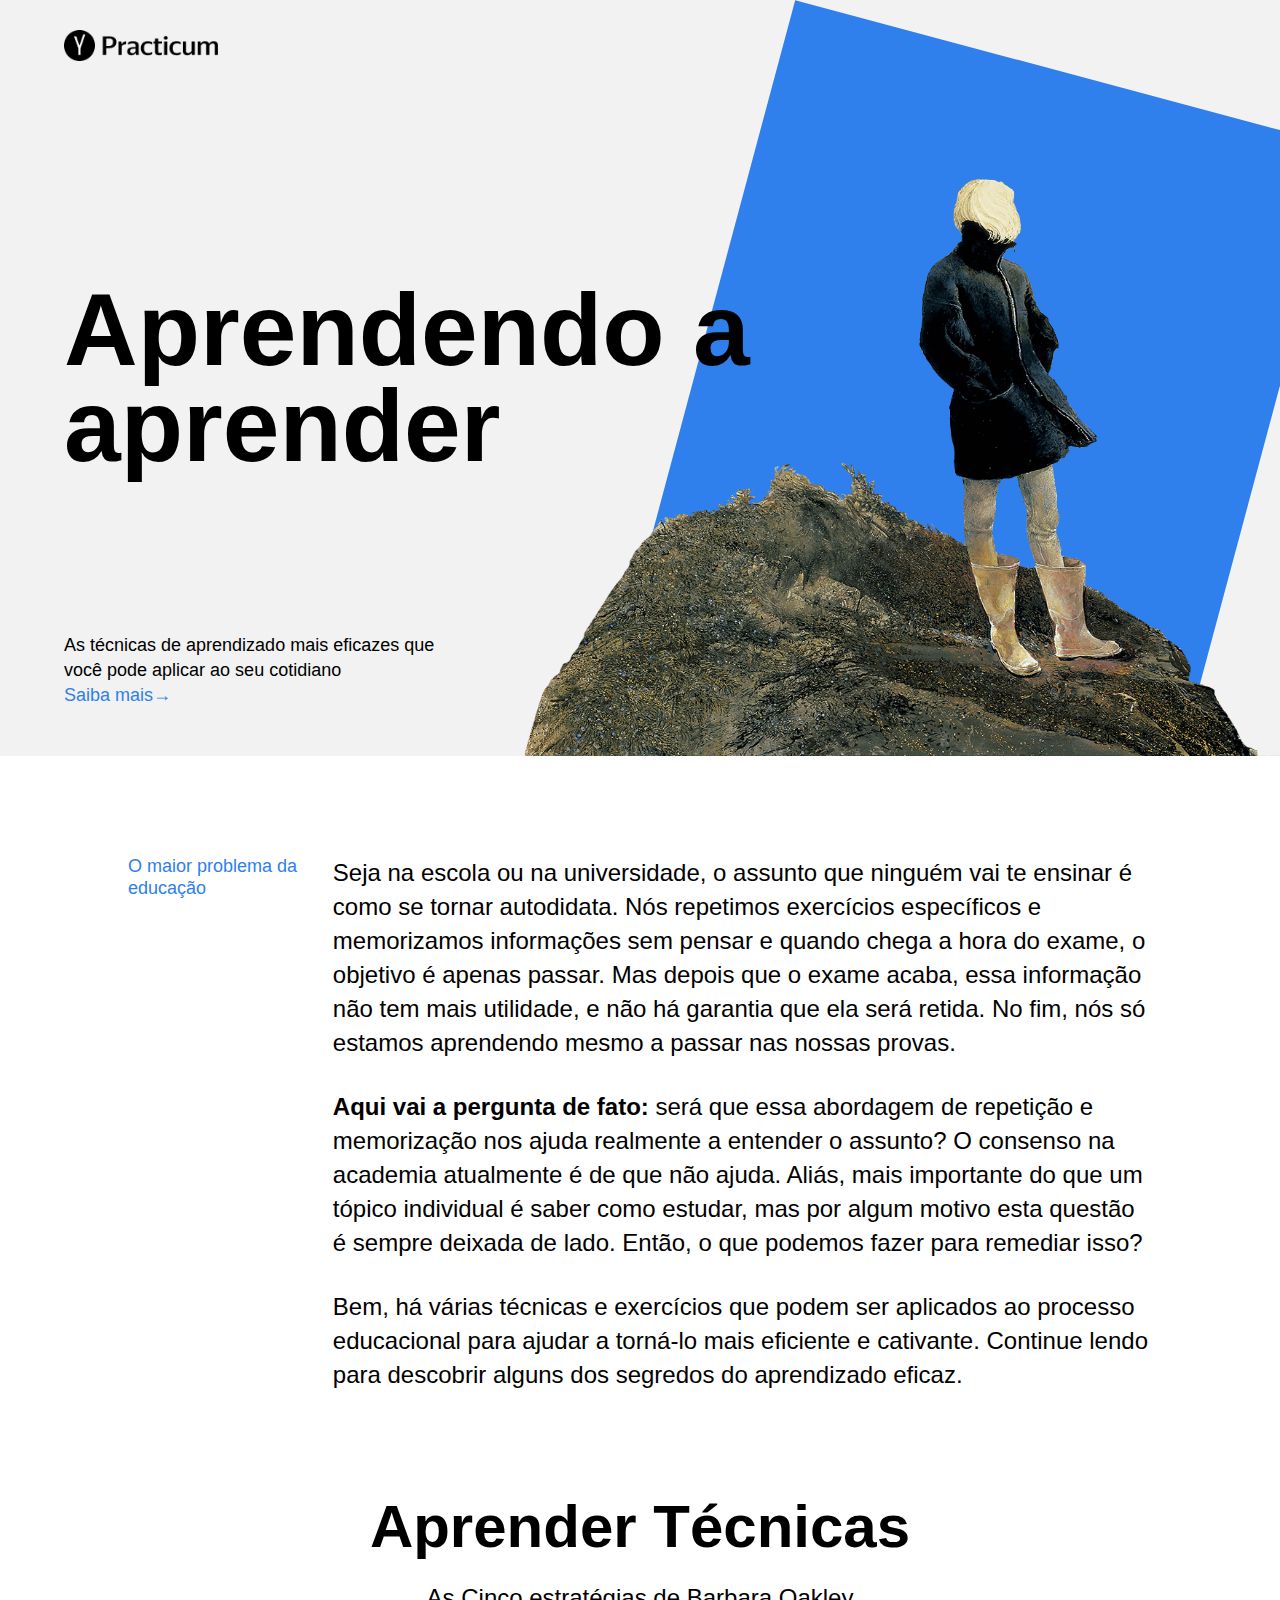
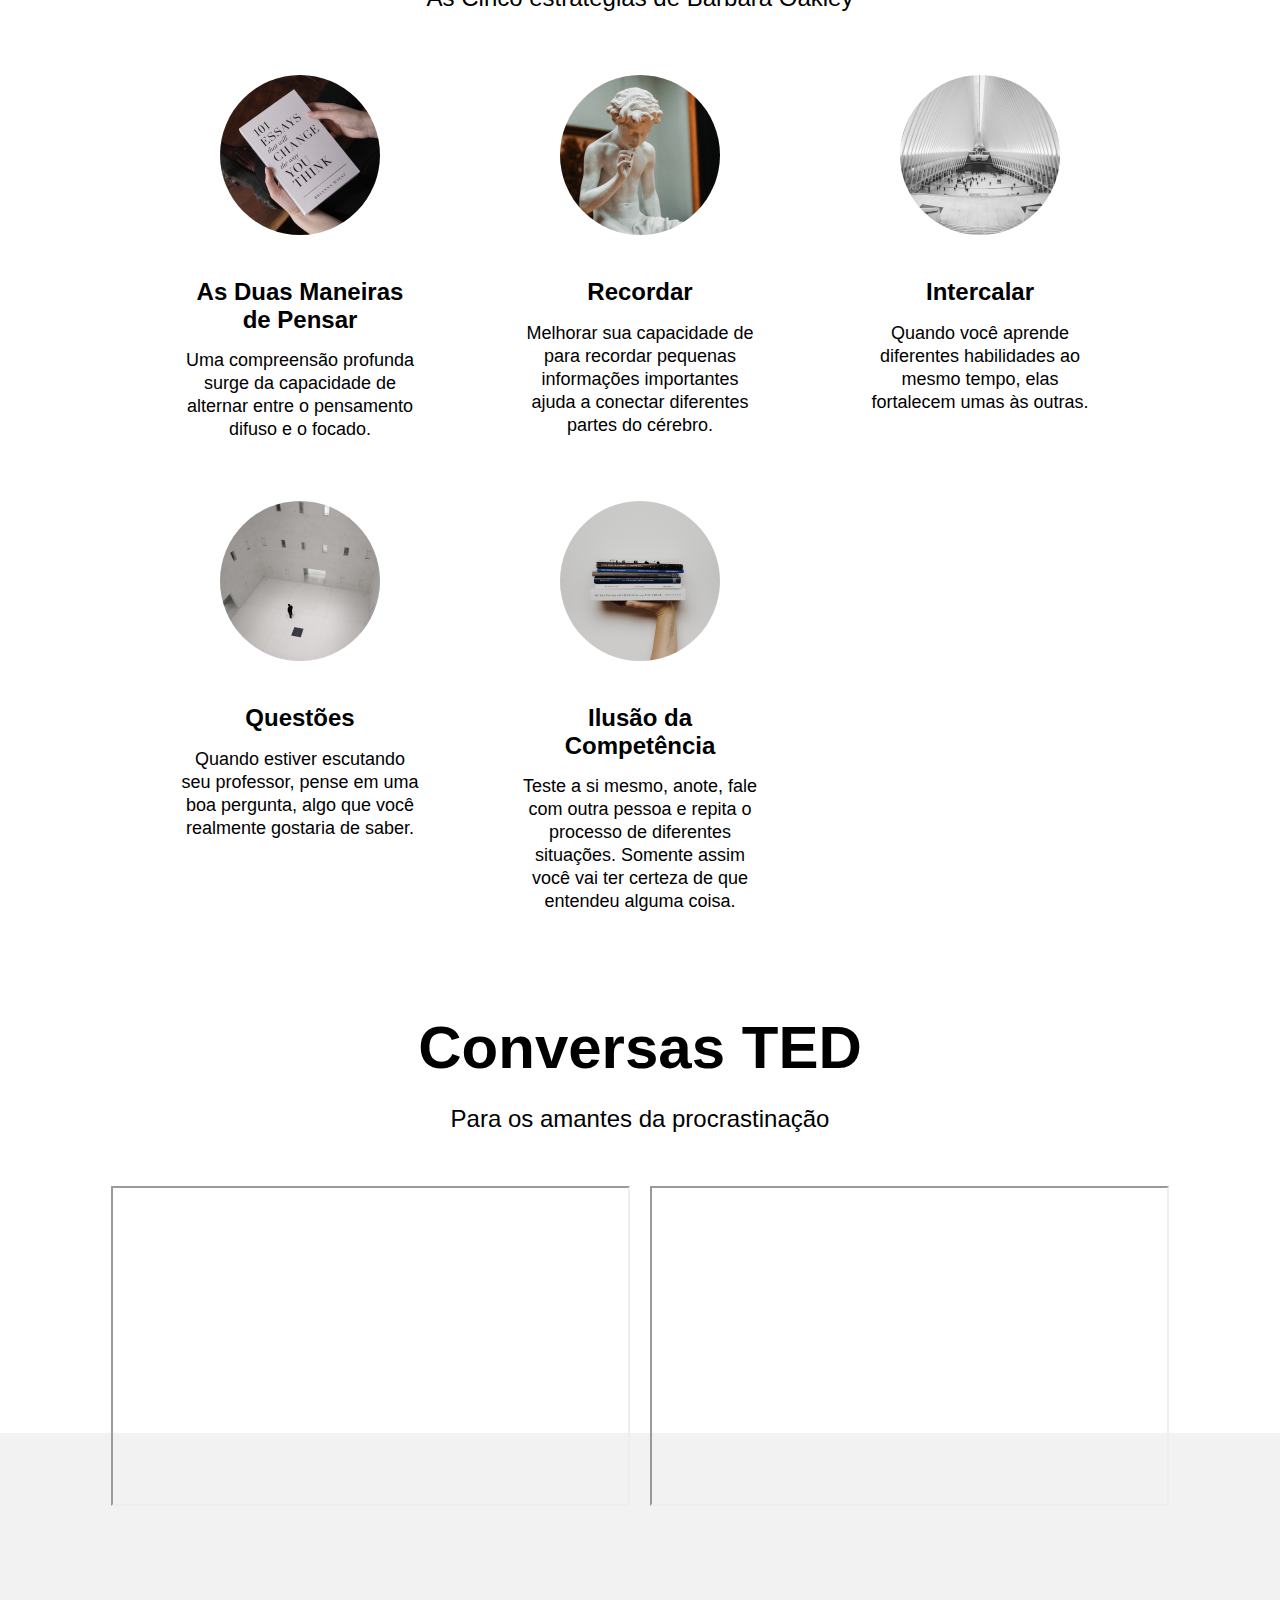
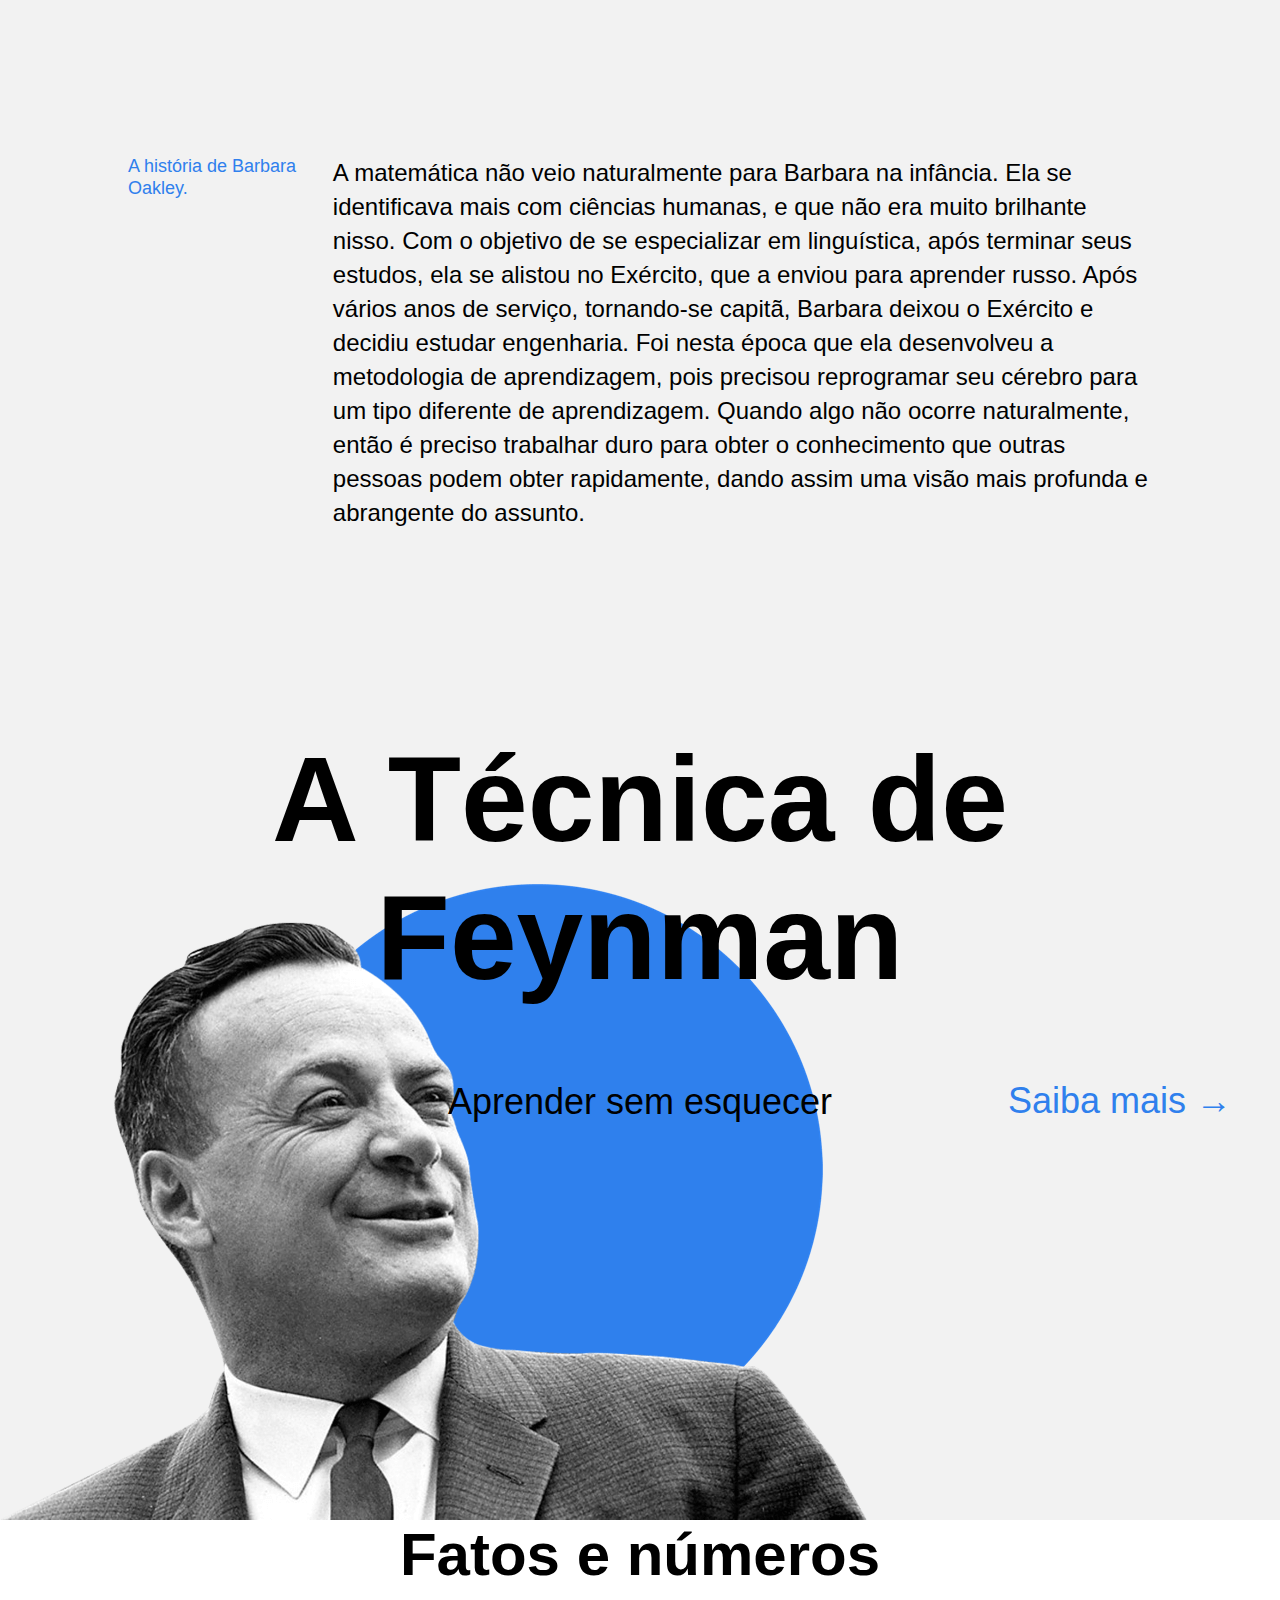
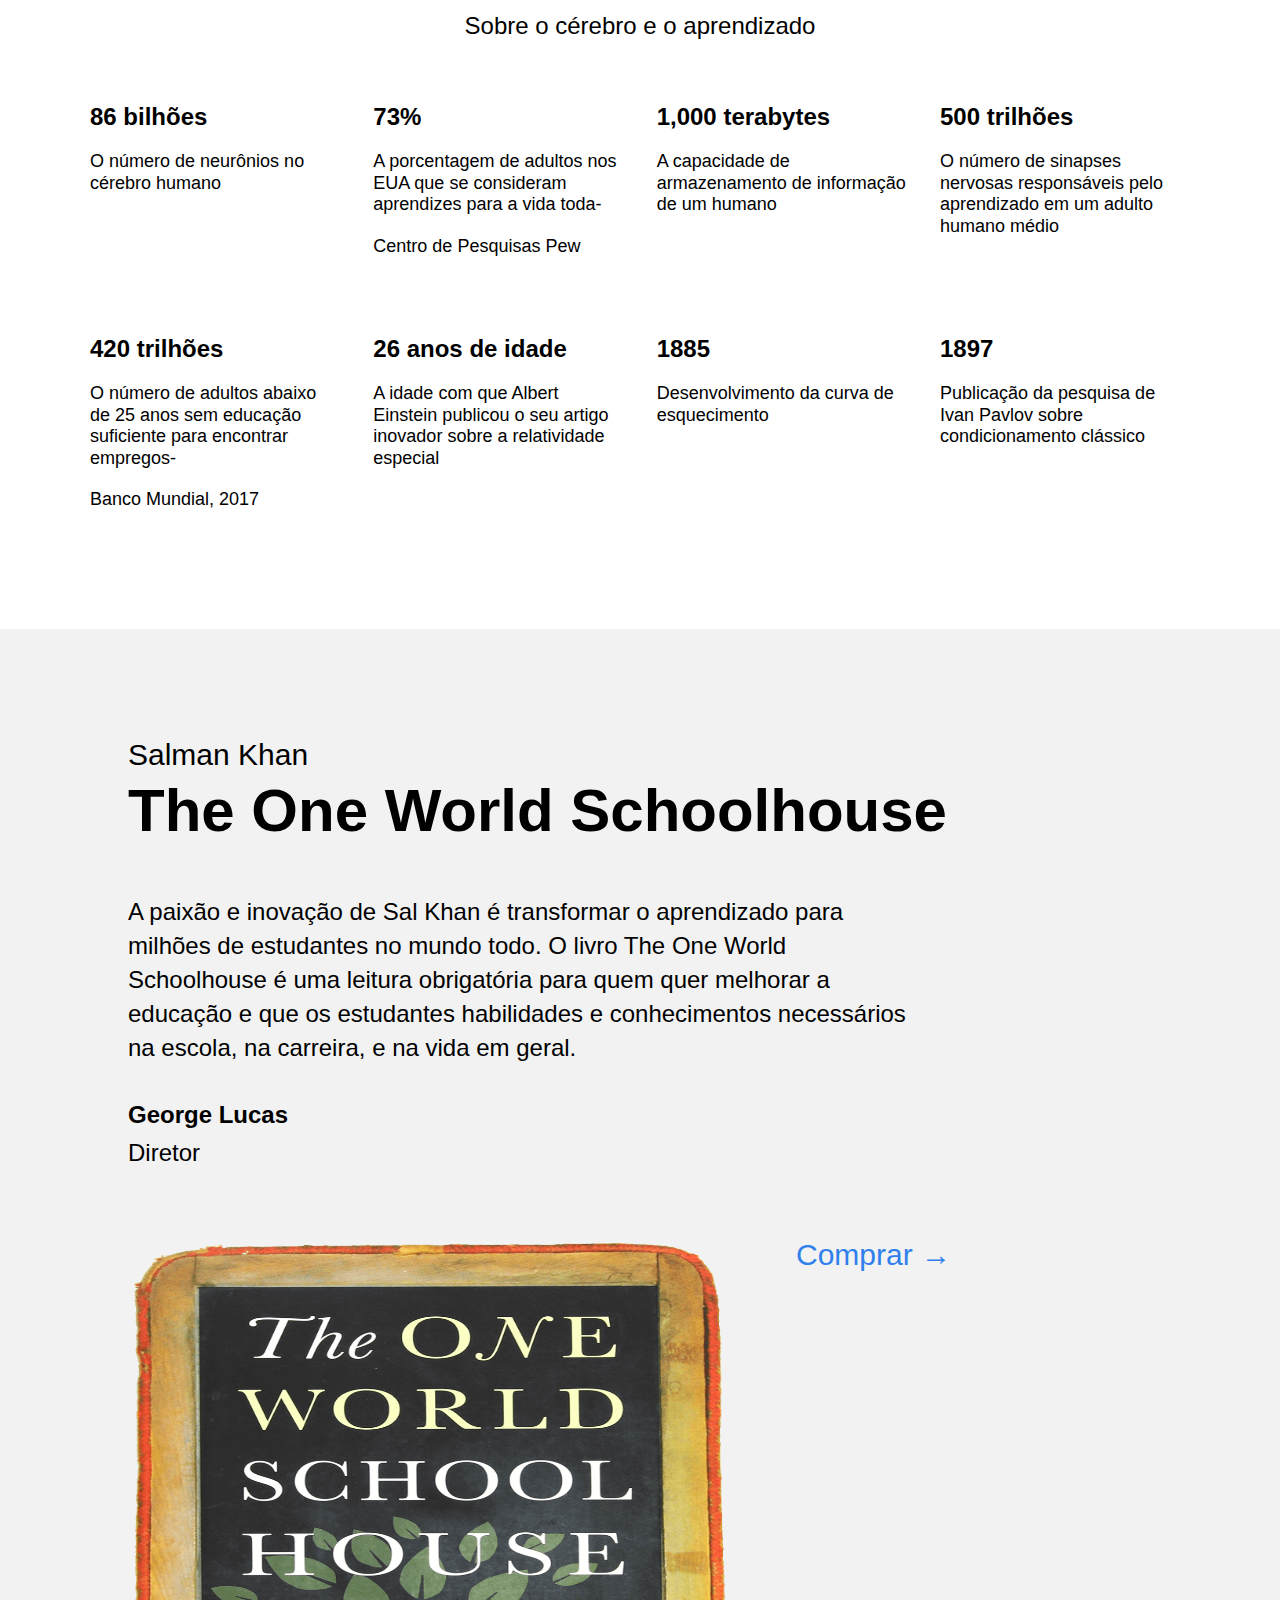
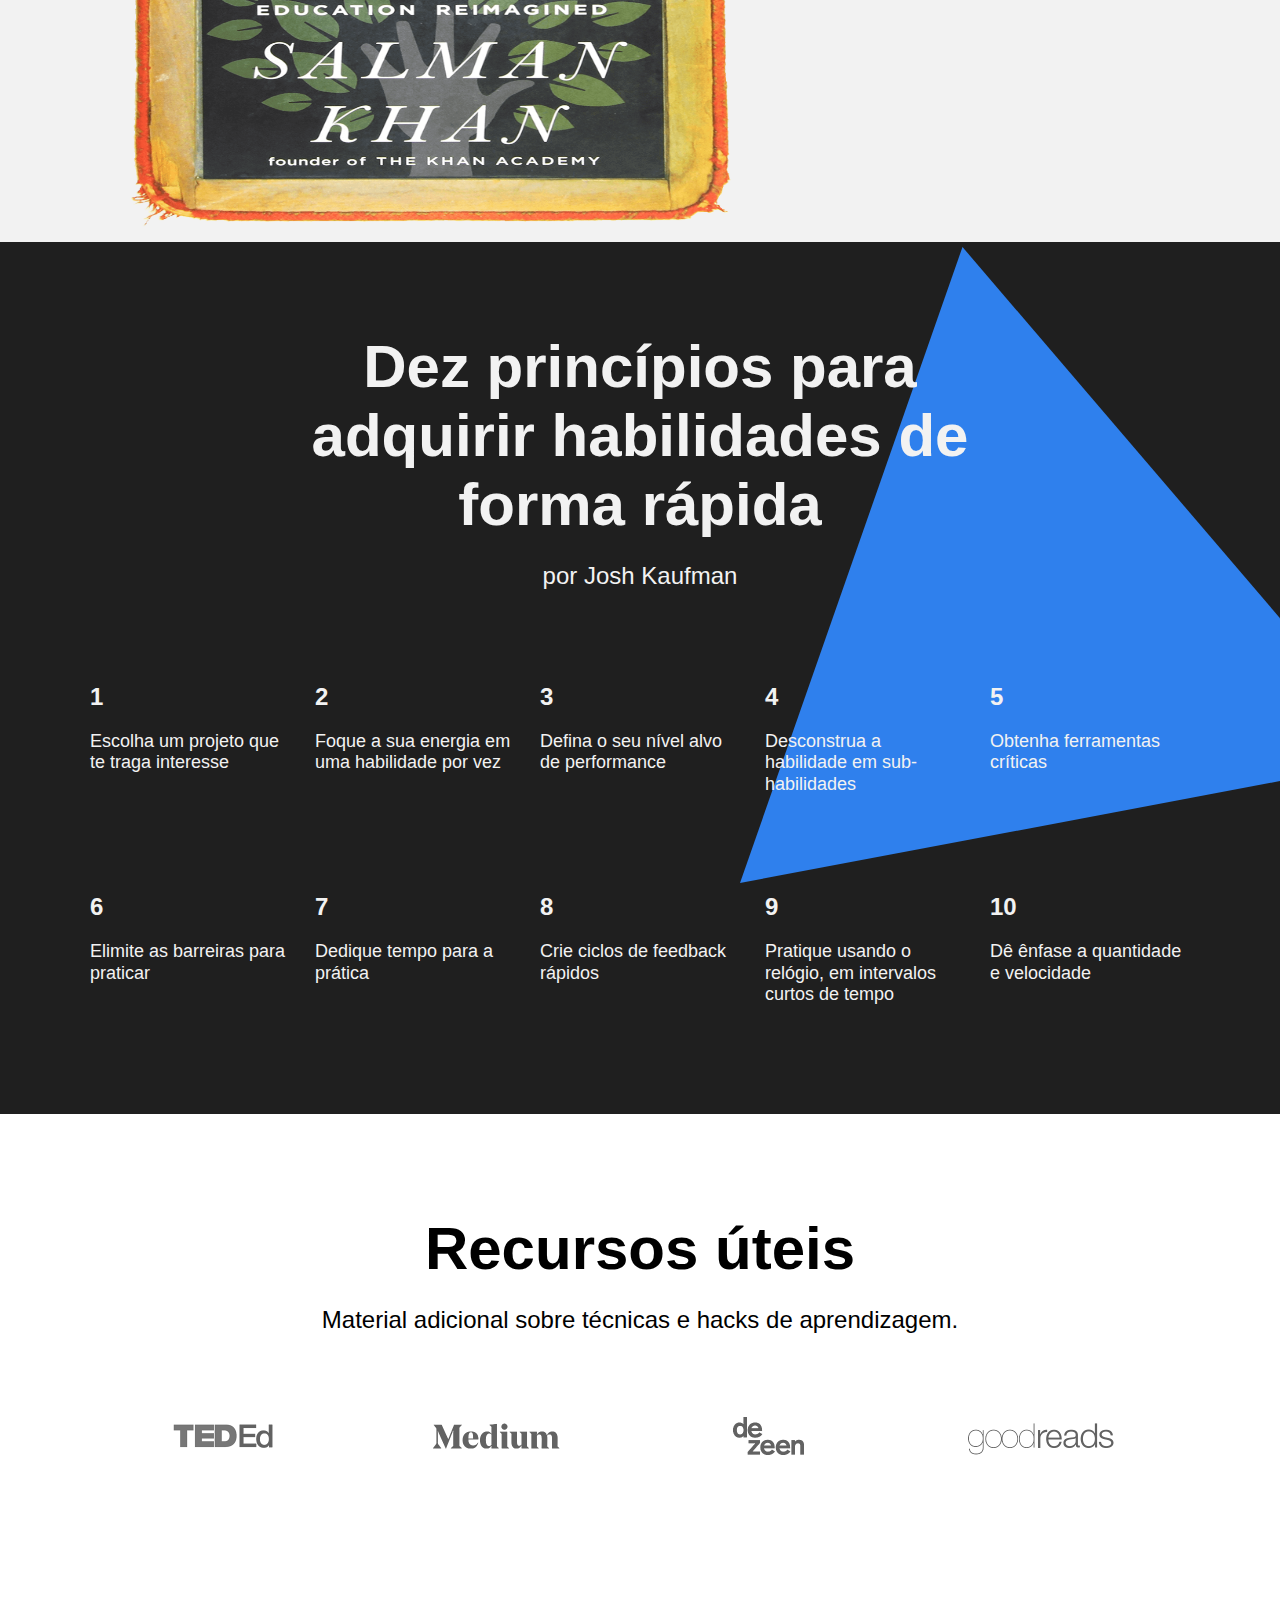
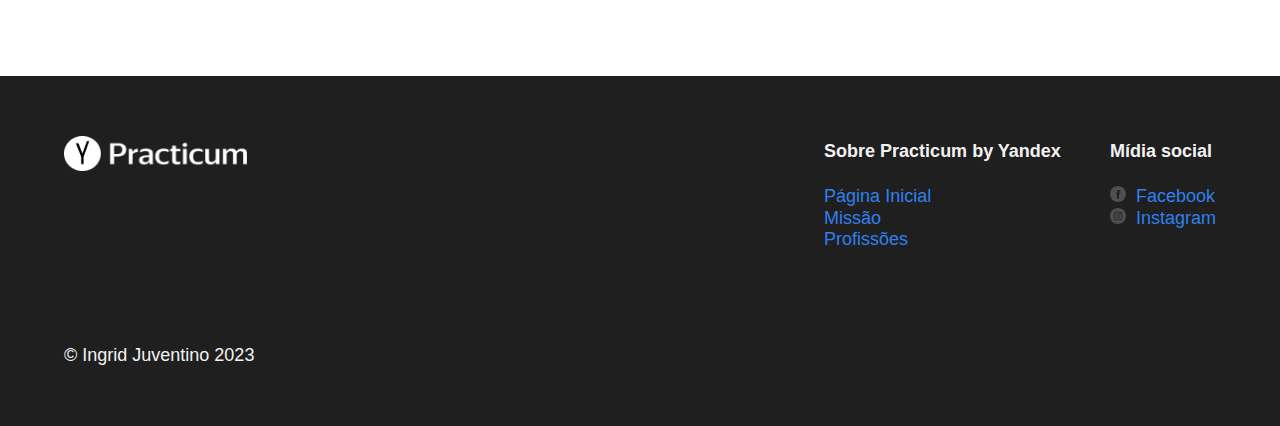
==== commit 306006d4: "projeto-atualizado" ====
--- a/sprint-2-sources-ptbr/index.html
+++ b/sprint-2-sources-ptbr/index.html
@@ -33,27 +33,27 @@
         <h3 class="section-subtitle">As Cinco estratégias de Barbara Oakley</h3>
         <div class="cards">
           <div class="cards__item">
-            <img class="cards__image" src="./sprint-2-sources-ptbr/images/cards-attention.png" alt="foto de um livro">
+            <img class="cards__image" src="../sprint-2-sources-ptbr/images/cards-attention.png" alt="foto de um livro">
             <h3 class="cards__title">As Duas Maneiras de Pensar</h3>
             <p class="cards__description">Uma compreensão profunda surge da capacidade de alternar entre o pensamento difuso e o focado.</p>
           </div>
           <div class="cards__item">
-            <img class="cards__image" src="./sprint-2-sources-ptbr/images/cards-recall.png" alt="foto de uma estátua">
+            <img class="cards__image" src="../sprint-2-sources-ptbr/images/cards-recall.png" alt="foto de uma estátua">
             <h3 class="cards__title">Recordar</h3>
             <p class="cards__description">Melhorar sua capacidade de para recordar pequenas informações importantes ajuda a conectar diferentes partes do cérebro.</p>
           </div>
           <div class="cards__item">
-            <img class="cards__image" src="./sprint-2-sources-ptbr/images/cards-interleaving.png" alt="foto da estação Oculus in NYC">
+            <img class="cards__image" src="../sprint-2-sources-ptbr/images/cards-interleaving.png" alt="foto da estação Oculus in NYC">
             <h3 class="cards__title">Intercalar</h3>
             <p class="cards__description">Quando você aprende diferentes habilidades ao mesmo tempo, elas fortalecem umas às outras.</p>
           </div>
           <div class="cards__item">
-            <img class="cards__image" src="./sprint-2-sources-ptbr/images/cards-question.png" alt="foto de um homem num museu">
+            <img class="cards__image" src="../sprint-2-sources-ptbr/images/cards-question.png" alt="foto de um homem num museu">
             <h3 class="cards__title">Questões</h3>
             <p class="cards__description">Quando estiver escutando seu professor, pense em uma boa pergunta, algo que você realmente gostaria de saber.</p>
           </div>
           <div class="cards__item">
-            <img class="cards__image" src="./sprint-2-sources-ptbr/images/cards-competence.png" alt="foto de uma mão segurando alguns livros">
+            <img class="cards__image" src="../sprint-2-sources-ptbr/images/cards-competence.png" alt="foto de uma mão segurando alguns livros">
             <h3 class="cards__title">Ilusão da Competência</h3>
             <p class="cards__description">Teste a si mesmo, anote, fale com outra pessoa e repita o processo de diferentes situações. Somente assim você vai ter certeza de que entendeu alguma coisa.</p>
           </div>
@@ -130,7 +130,7 @@
           <h3 class="khan__quote-author">George Lucas</h3>
           <h3 class="khan__quote-author-subline">Diretor</h3>
           <div class="khan__book-container">
-            <img class="khan__book-pic" src="./sprint-2-sources-ptbr/images/khan-book-2.png" alt="imagem de um livro">
+            <img class="khan__book-pic" src="../sprint-2-sources-ptbr/images/khan-book-2.png" alt="imagem de um livro">
             <a href="#" class="khan__buy-link">Comprar &#8594;</a>
           </div>
         </article>
@@ -187,10 +187,10 @@
       <h1 class="section-title ">Recursos úteis</h1>
       <h2 class="section-subtitle">Material adicional sobre técnicas e hacks de aprendizagem.</h2>
       <div class="resources__logo-zone">
-        <a href="https://ed.ted.com/" target="_blank"><img class="resources__logo" src="./sprint-2-sources-ptbr/images/resources-tedED.png" alt="TEDEd slogan"></a>
-        <a href="https://medium.com/" target="_blank"><img class="resources__logo" src="./sprint-2-sources-ptbr/images/resources-Medium.png" alt="medium Slogan"></a>
-        <a href="https://www.dezeen.com/" target="_blank"><img class="resources__logo" src="./sprint-2-sources-ptbr/images/resources-dezeen.png" alt="dezeen slogan"></a>
-        <a href="https://www.goodreads.com/" target="_blank"><img class="resources__logo" src="./sprint-2-sources-ptbr/images/resources-goodreads.png" alt="goodreads slogan"></a>
+        <a href="https://ed.ted.com/" target="_blank"><img class="resources__logo" src="../sprint-2-sources-ptbr/images/resources-tedED.png" alt="TEDEd slogan"></a>
+        <a href="https://medium.com/" target="_blank"><img class="resources__logo" src="../sprint-2-sources-ptbr/images/resources-Medium.png" alt="medium Slogan"></a>
+        <a href="https://www.dezeen.com/" target="_blank"><img class="resources__logo" src="../sprint-2-sources-ptbr/images/resources-dezeen.png" alt="dezeen slogan"></a>
+        <a href="https://www.goodreads.com/" target="_blank"><img class="resources__logo" src="../sprint-2-sources-ptbr/images/resources-goodreads.png" alt="goodreads slogan"></a>
       </div>
     </section>
     <footer class="footer">
